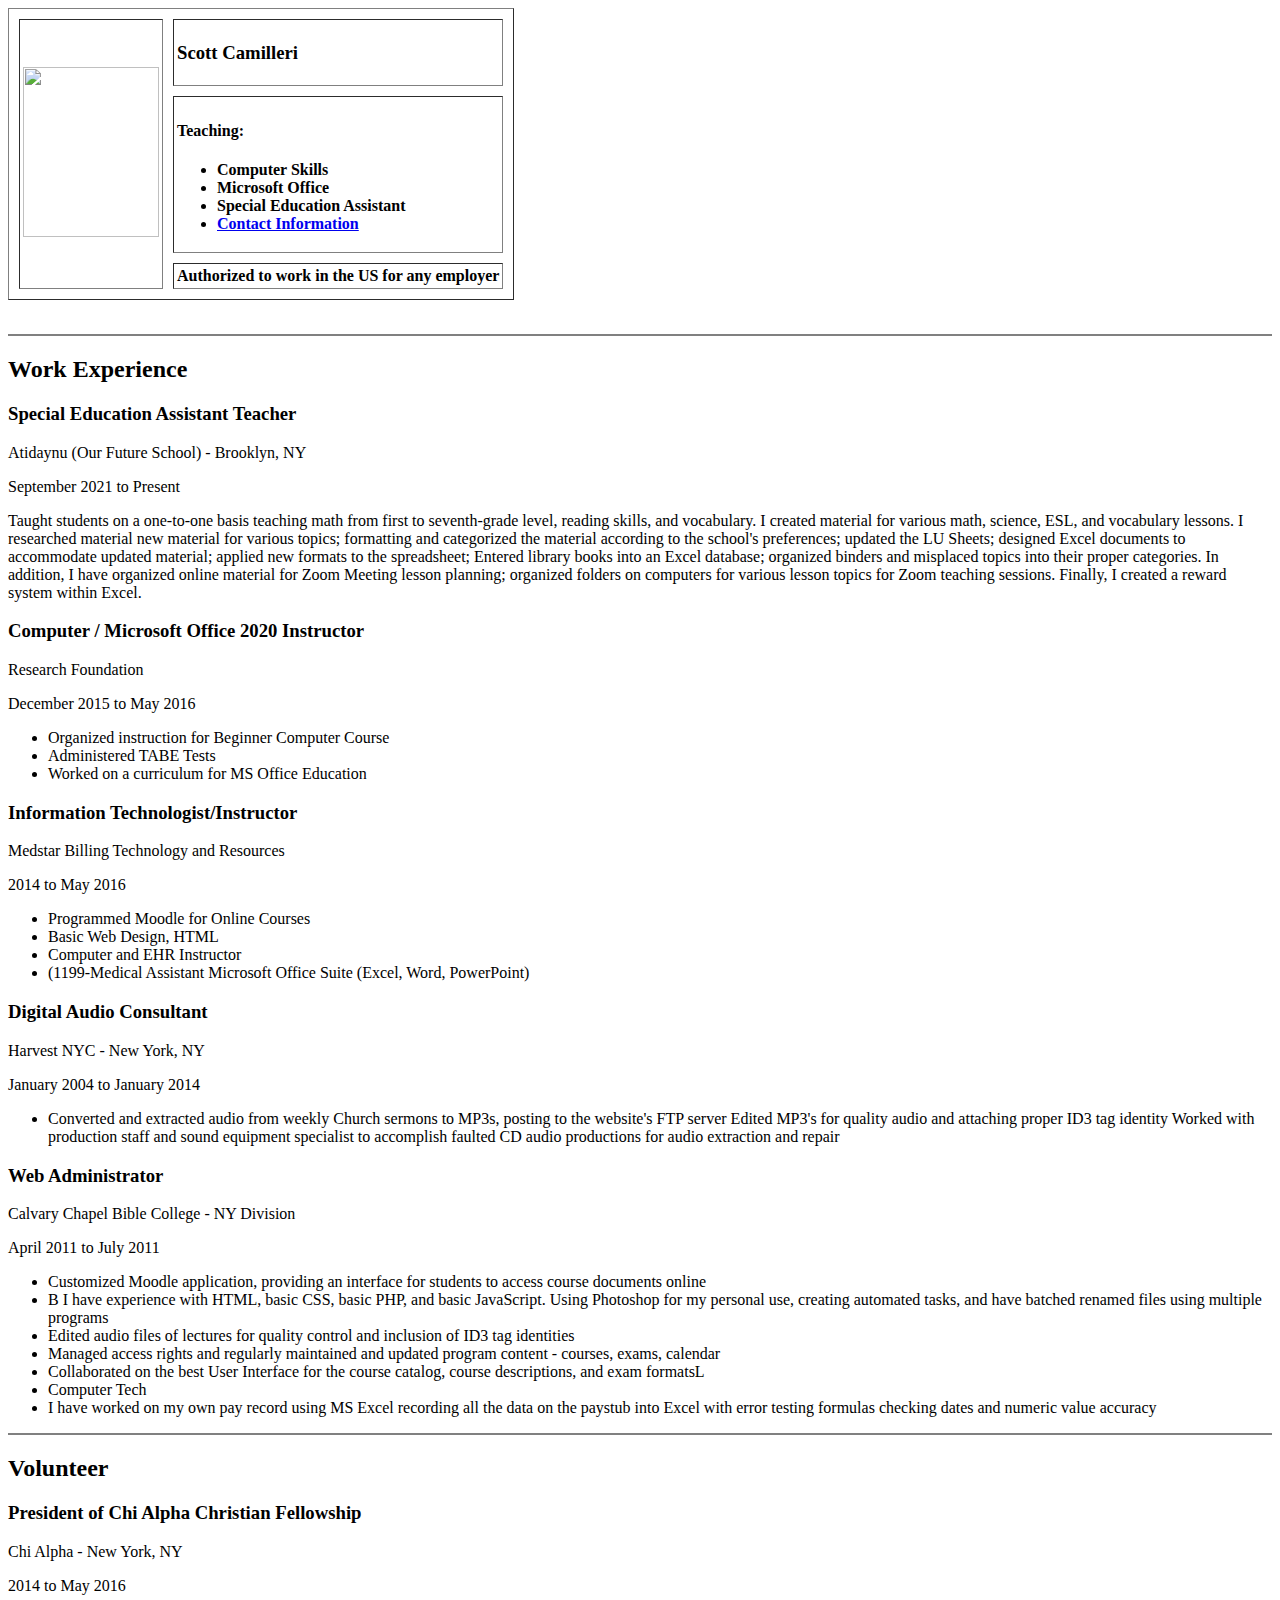
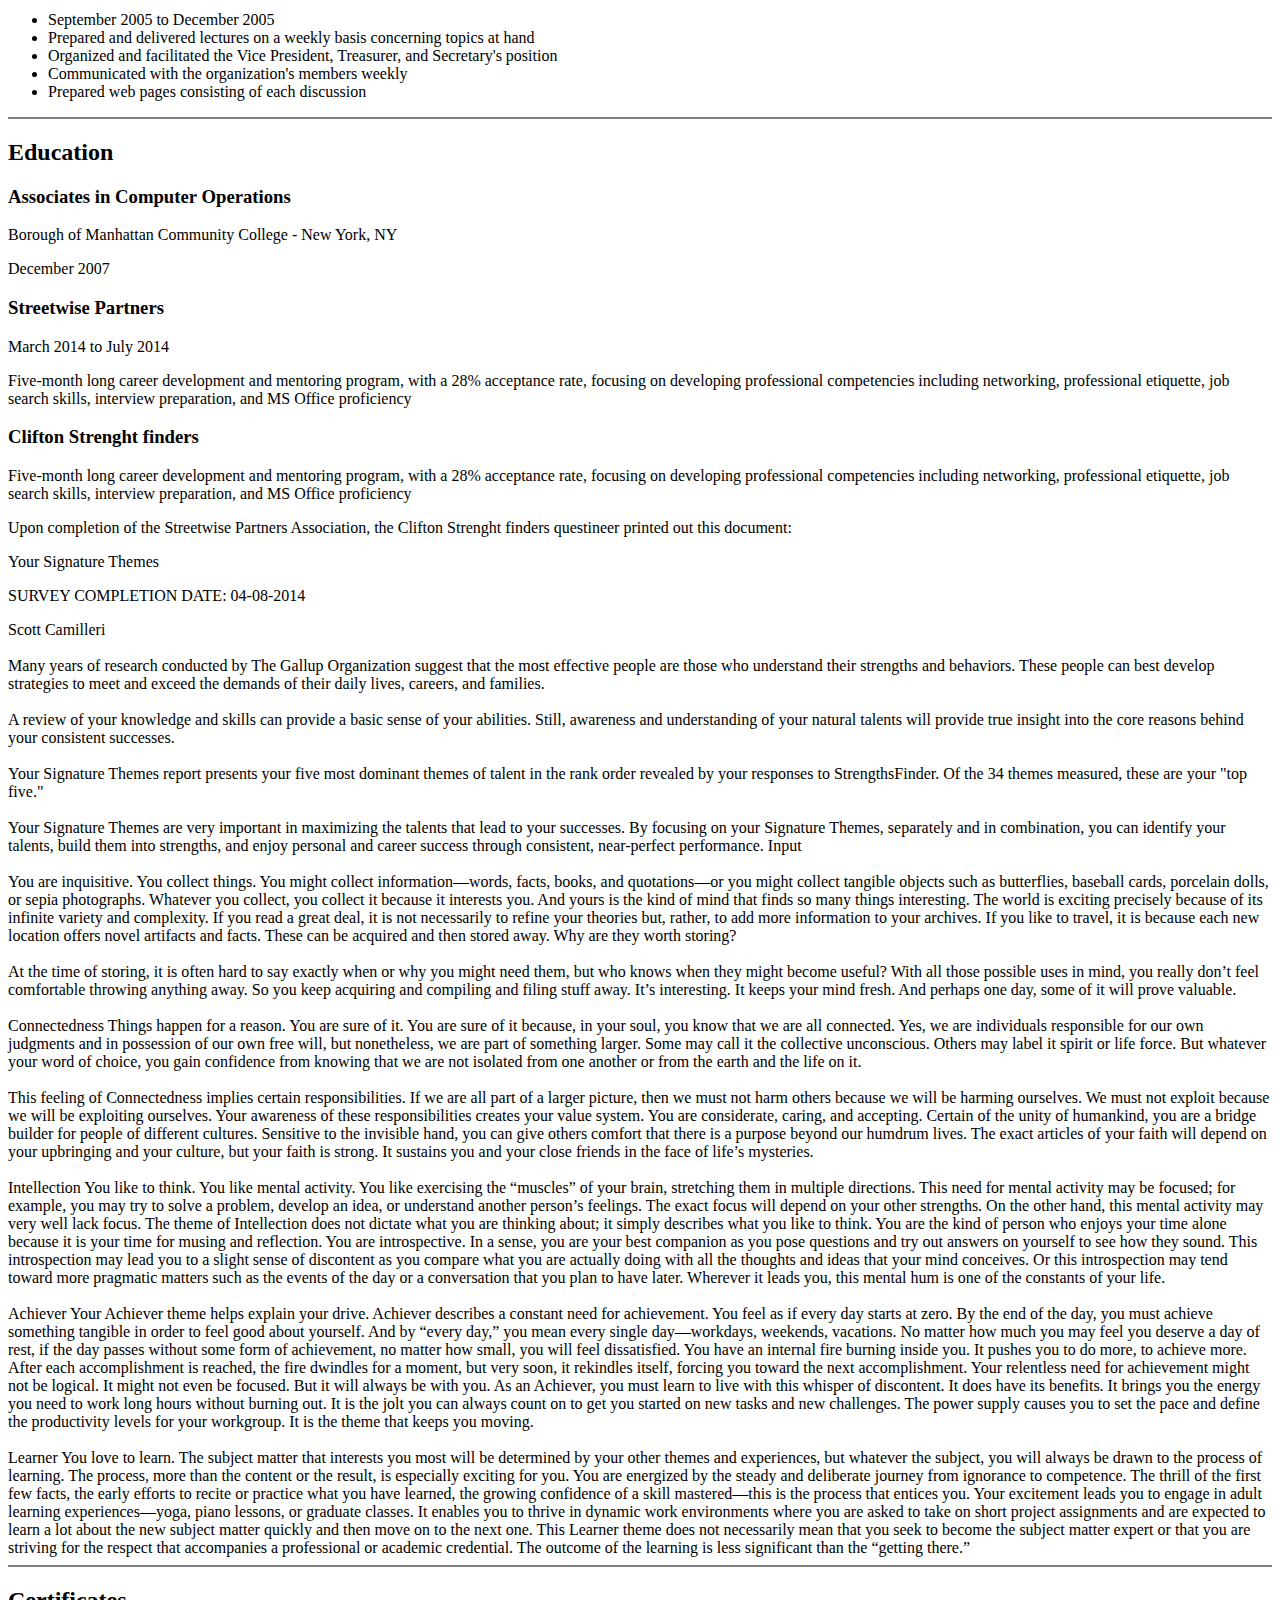
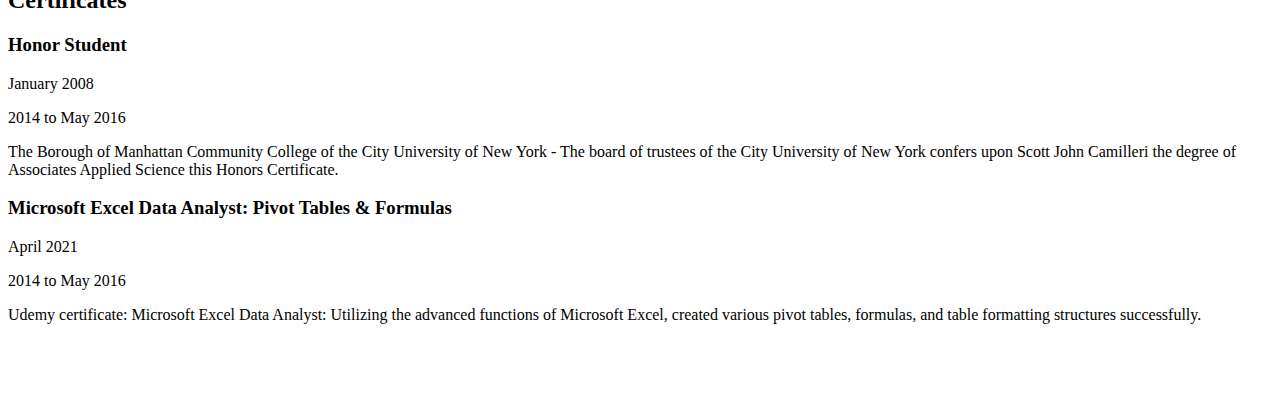
==== index.html @ d90bb652 "Add files via upload" ====
<!DOCTYPE html>
<html lang="en" dir="ltr">

<head>
  <meta charset="utf-8">
  <title>Scott Camilleri | Resume</title>
</head>

<body>
    <table cellspacing="10" cellpadding="3" border="1">
  <tr>
    <td rowspan="3"><img src="img/ScottCamilleri.jpg" width="136" height="170"></td>
    <td>
      <h3>Scott Camilleri</h3>
    </td>
  </tr>

  <tr>
    <td>
      <p><strong><h4>Teaching:</h4><ul><li>Computer Skills</li><li>Microsoft Office</li><li>Special Education Assistant</li><li><a href="ContactMe.html" target="_self">Contact Information</a></li>
      </ul></strong></p>
    </td>
  </tr>
  <tr><td><strong>Authorized to work in the US for any employer</strong></td></tr>
</table><br>
    <p></p>
    <hr size="2" noshade>
    <h2>Work Experience</h2>
    <div>
      <h3>Special Education Assistant Teacher</h3>
      <p>Atidaynu (Our Future School) - Brooklyn, NY</p>
      <p>September 2021 to Present</p>
      <article class="">
        Taught students on a one-to-one basis teaching math from first to seventh-grade level, reading skills, and vocabulary. I created material for various math, science, ESL, and vocabulary lessons. I researched material new material for various topics; formatting and categorized the material according to the school's preferences; updated the LU Sheets; designed Excel documents to accommodate updated material; applied new formats to the spreadsheet; Entered library books into an
        Excel database; organized binders and misplaced topics into their proper categories. In addition, I have organized online material for Zoom Meeting lesson planning; organized folders on computers for various lesson topics for Zoom teaching sessions. Finally, I created a reward system within Excel.
      </article>
      <article class="">
        <h3>Computer / Microsoft Office 2020 Instructor</h3>
        <p>Research Foundation</p>
        <p>December 2015 to May 2016</p>
        <ul>
          <li>Organized instruction for Beginner Computer Course</li>
          <li>Administered TABE Tests</li>
          <li>Worked on a curriculum for MS Office Education</li>
        </ul>
      </article>
      <article class="">
        <h3>Information Technologist/Instructor</h3>
        <p>Medstar Billing Technology and Resources</p>
        <p>2014 to May 2016</p>
        <ul>
          <li>Programmed Moodle for Online Courses</li>
          <li>Basic Web Design, HTML</li>
          <li>Computer and EHR Instructor</li>
          <li>(1199-Medical Assistant Microsoft Office Suite (Excel, Word, PowerPoint)</li>
        </ul>
      </article>
      <article class="">
        <h3>Digital Audio Consultant</h3>
        <p>Harvest NYC - New York, NY</p>
        <p>January 2004 to January 2014</p>
        <ul>
          <li>Converted and extracted audio from weekly Church sermons to MP3s, posting to the website's FTP server
            Edited MP3's for quality audio and attaching proper ID3 tag identity
            Worked with production staff and sound equipment specialist to accomplish faulted CD audio productions for audio extraction and repair</li>
        </ul>
      </article>
      <article class="">
        <h3>Web Administrator</h3>
        <p>Calvary Chapel Bible College - NY Division</p>
        <p> April 2011 to July 2011</p>
        <ul>
          <li>Customized Moodle application, providing an interface for students to access course documents online</li>
          <li>B I have experience with HTML, basic CSS, basic PHP, and basic JavaScript. Using Photoshop for my personal use, creating automated tasks, and have batched renamed files using multiple programs</li>
          <li>Edited audio files of lectures for quality control and inclusion of ID3 tag identities</li>
          <li>Managed access rights and regularly maintained and updated program content - courses, exams, calendar</li>
          <li>Collaborated on the best User Interface for the course catalog, course descriptions, and exam formatsL</li>
          <li>Computer Tech</li>
          <li> I have worked on my own pay record using MS Excel recording all the data on the paystub into Excel with error testing formulas checking dates and numeric value accuracy</li>
        </ul>
      </article>
          <hr size="2" noshade>
      <h2>Volunteer</h2>
      <article class="">
        <h3>President of Chi Alpha Christian Fellowship</h3>
        <p>Chi Alpha - New York, NY</p>
        <p>2014 to May 2016</p>
        <ul>
          <li>September 2005 to December 2005</li>
          <li>Prepared and delivered lectures on a weekly basis concerning topics at hand</li>
          <li>Organized and facilitated the Vice President, Treasurer, and Secretary's position</li>
          <li>Communicated with the organization's members weekly</li>
          <li>Prepared web pages consisting of each discussion</li>
        </ul>
      </article>
          <hr size="2" noshade>
      <h2>Education</h2>
      <article class="">
        <h3>Associates in Computer Operations</h3>
        <p>Borough of Manhattan Community College - New York, NY</p>
        <p>December 2007</p>
      </article>
      <article class="">
        <h3>Streetwise Partners</h3>

        <p>March 2014 to July 2014</p>
        <p>Five-month long career development and mentoring program, with a 28%
          acceptance rate, focusing on developing professional competencies including
          networking, professional etiquette, job search skills, interview preparation, and
          MS Office proficiency</p>

        <h3>Clifton Strenght finders</h3>
        <p>Five-month long career development and mentoring program, with a 28%
          acceptance rate, focusing on developing professional competencies including
          networking, professional etiquette, job search skills, interview preparation, and
          MS Office proficiency</p>

        Upon completion of the Streetwise Partners Association, the Clifton Strenght finders
        questineer printed out this document:

        <div>
          <p>Your Signature Themes</p>
          <p>SURVEY COMPLETION DATE: 04-08-2014</p>
            Scott Camilleri
            <br><br>
            Many years of research conducted by The Gallup Organization suggest that the most effective people are those who understand their strengths and behaviors. These people can best develop strategies to meet and exceed the demands of their
            daily lives, careers, and families.
            <br><br>
            A review of your knowledge and skills can provide a basic sense of your abilities. Still, awareness and understanding of your natural talents will provide true insight into the core reasons behind your consistent successes.
            <br><br>
            Your Signature Themes report presents your five most dominant themes of talent in the rank order revealed by your responses to StrengthsFinder. Of the 34 themes measured, these are your "top five."
            <br><br>
            Your Signature Themes are very important in maximizing the talents that lead to your successes. By focusing on your Signature Themes, separately and in combination, you can identify your talents, build them into strengths, and enjoy
            personal and career success through consistent, near-perfect performance.
            Input
            <br><br>
            You are inquisitive. You collect things. You might collect information—words, facts, books, and quotations—or you might collect tangible objects such as butterflies, baseball cards, porcelain dolls, or sepia photographs. Whatever you
            collect, you collect it because it interests you. And yours is the kind of mind that finds so many things interesting. The world is exciting precisely because of its infinite variety and complexity. If you read a great deal, it is not
            necessarily to refine your theories but, rather, to add more information to your archives. If you like to travel, it is because each new location offers novel artifacts and facts. These can be acquired and then stored away. Why are they
            worth storing?
            <br><br>
            At the time of storing, it is often hard to say exactly when or why you might need them, but who knows when they might become useful? With all those possible uses in mind, you really don’t feel comfortable throwing anything away. So you
            keep acquiring and compiling and filing stuff away. It’s interesting. It keeps your mind fresh. And perhaps one day, some of it will prove valuable.
            <br><br>
            Connectedness
            Things happen for a reason. You are sure of it. You are sure of it because, in your soul, you know that we are all connected. Yes, we are individuals responsible for our own judgments and in possession of our own free will, but
            nonetheless, we are part of something larger. Some may call it the collective unconscious. Others may label it spirit or life force. But whatever your word of choice, you gain confidence from knowing that we are not isolated from one
            another or from the earth and the life on it.
            <br><br>
            This feeling of Connectedness implies certain responsibilities. If we are all part of a larger picture, then we must not harm others because we will be harming ourselves. We must not exploit because we will be exploiting ourselves. Your
            awareness of these responsibilities creates your value system. You are considerate, caring, and accepting. Certain of the unity of humankind, you are a bridge builder for people of different cultures. Sensitive to the invisible hand, you
            can give others comfort that there is a purpose beyond our humdrum lives. The exact articles of your faith will depend on your upbringing and your culture, but your faith is strong. It sustains you and your close friends in the face of
            life’s mysteries.
            <br><br>
            Intellection
            You like to think. You like mental activity. You like exercising the “muscles” of your brain, stretching them in multiple directions. This need for mental activity may be focused; for example, you may try to solve a problem, develop an
            idea, or understand another person’s feelings. The exact focus will depend on your other strengths. On the other hand, this mental activity may very well lack focus. The theme of Intellection does not dictate what you are thinking about;
            it simply describes what you like to think. You are the kind of person who enjoys your time alone because it is your time for musing and reflection. You are introspective. In a sense, you are your best companion as you pose questions and
            try out answers on yourself to see how they sound. This introspection may lead you to a slight sense of discontent as you compare what you are actually doing with all the thoughts and ideas that your mind conceives. Or this introspection
            may tend toward more pragmatic matters such as the events of the day or a conversation that you plan to have later. Wherever it leads you, this mental hum is one of the constants of your life.
            <br><br>
            Achiever
            Your Achiever theme helps explain your drive. Achiever describes a constant need for achievement. You feel as if every day starts at zero. By the end of the day, you must achieve something tangible in order to feel good about yourself.
            And by “every day,” you mean every single day—workdays, weekends, vacations. No matter how much you may feel you deserve a day of rest, if the day passes without some form of achievement, no matter how small, you will feel dissatisfied.
            You have an internal fire burning inside you. It pushes you to do more, to achieve more. After each accomplishment is reached, the fire dwindles for a moment, but very soon, it rekindles itself, forcing you toward the next accomplishment.
            Your relentless need for achievement might not be logical. It might not even be focused. But it will always be with you. As an Achiever, you must learn to live with this whisper of discontent. It does have its benefits. It brings you the
            energy you need to work long hours without burning out. It is the jolt you can always count on to get you started on new tasks and new challenges. The power supply causes you to set the pace and define the productivity levels for your
            workgroup. It is the theme that keeps you moving.
            <br><br>
            Learner
            You love to learn. The subject matter that interests you most will be determined by your other themes and experiences, but whatever the subject, you will always be drawn to the process of learning. The process, more than the content or
            the result, is especially exciting for you. You are energized by the steady and deliberate journey from ignorance to competence. The thrill of the first few facts, the early efforts to recite or practice what you have learned, the growing
            confidence of a skill mastered—this is the process that entices you. Your excitement leads you to engage in adult learning experiences—yoga, piano lessons, or graduate classes. It enables you to thrive in dynamic work environments where
            you are asked to take on short project assignments and are expected to learn a lot about the new subject matter quickly and then move on to the next one. This Learner theme does not necessarily mean that you seek to become the subject
            matter expert or that you are striving for the respect that accompanies a professional or academic credential. The outcome of the learning is less significant than the “getting there.”
        </div>
      </article>
      <article class="">
            <hr size="2" noshade>
        <h2>Certificates</h2>
        <h3>Honor Student</h3>
        <p>January 2008</p>
        <p>2014 to May 2016</p>
        <p>The Borough of Manhattan Community College of the City University of New York - The board of trustees of the City University of New York confers upon Scott John Camilleri the degree of Associates Applied Science this Honors Certificate.
        </p>

        <h3>Microsoft Excel Data Analyst: Pivot Tables & Formulas</h3>
        <p>April 2021</p>
        <p>2014 to May 2016</p>
        <p>Udemy certificate: Microsoft Excel Data Analyst: Utilizing the advanced functions of Microsoft Excel, created various pivot tables, formulas, and table formatting structures successfully.</p>
      </article>
    </div>
</body>
<br><br><br><br>
</html>
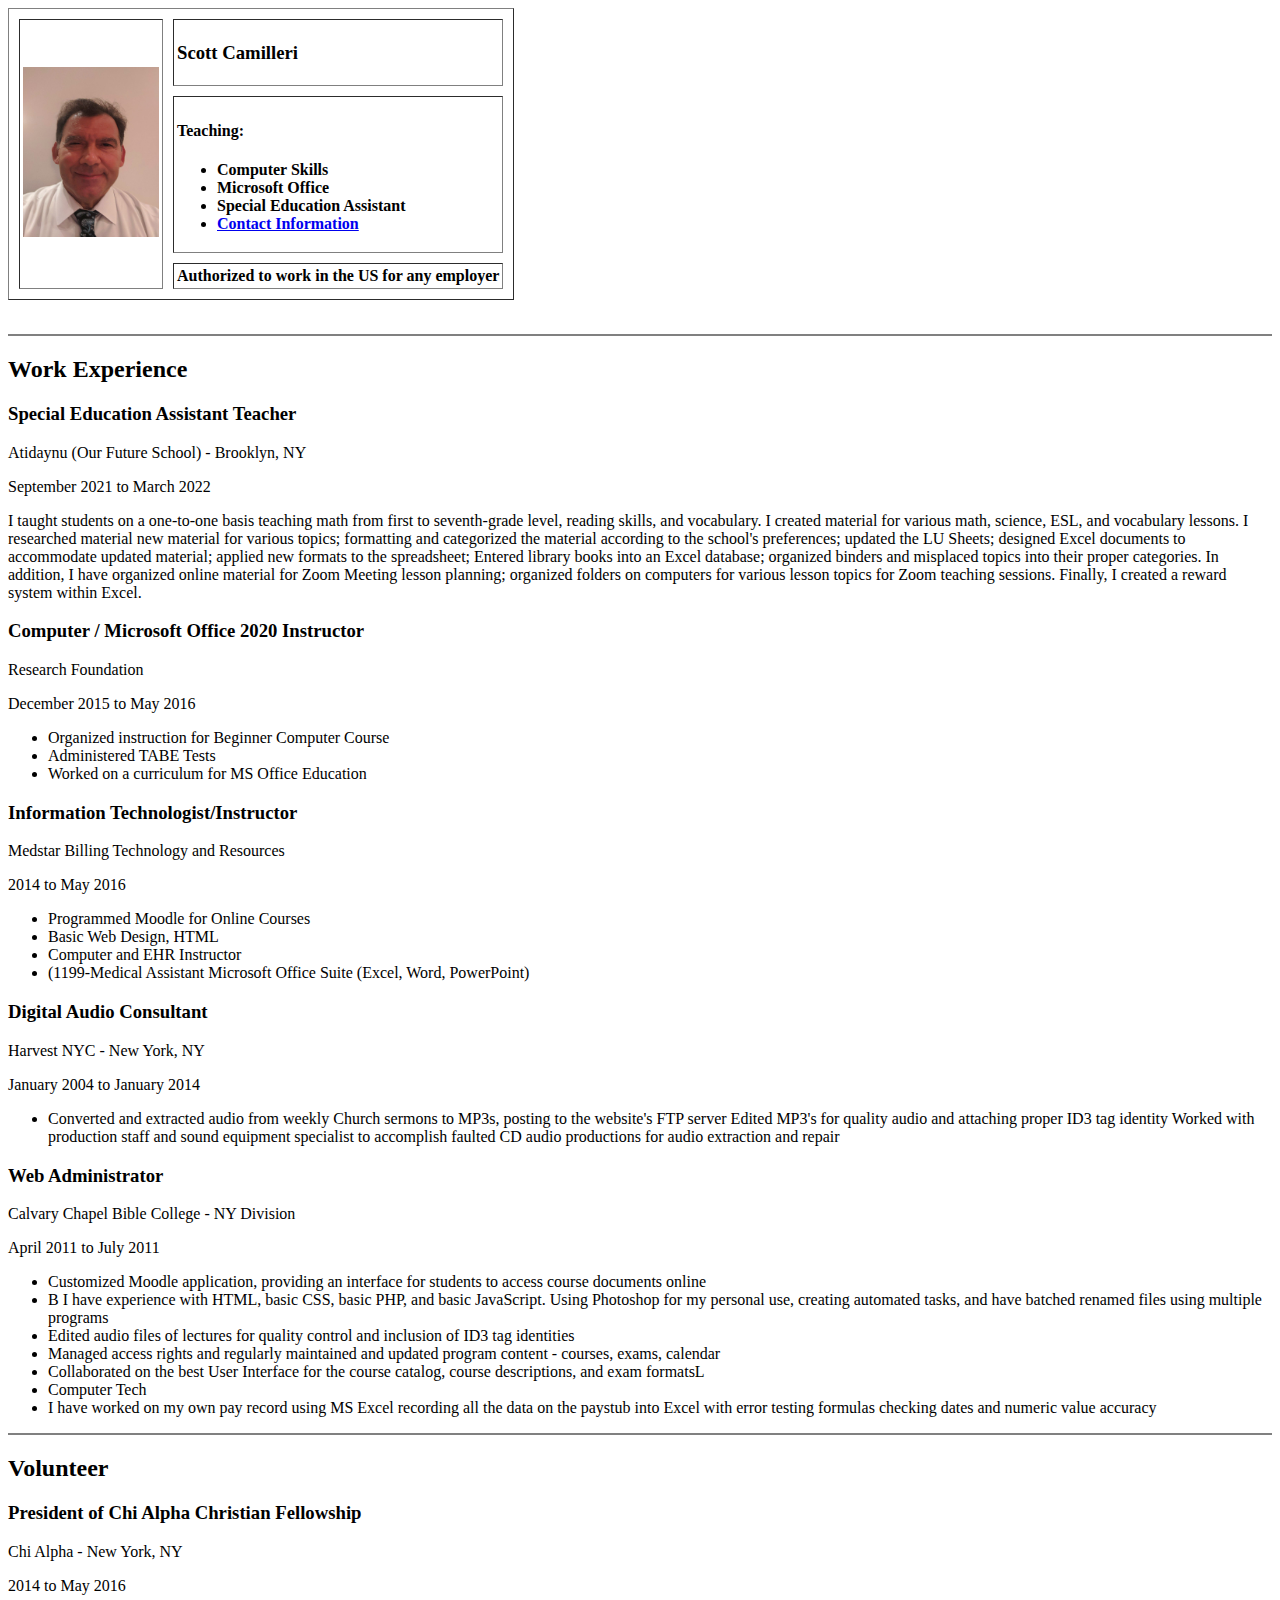
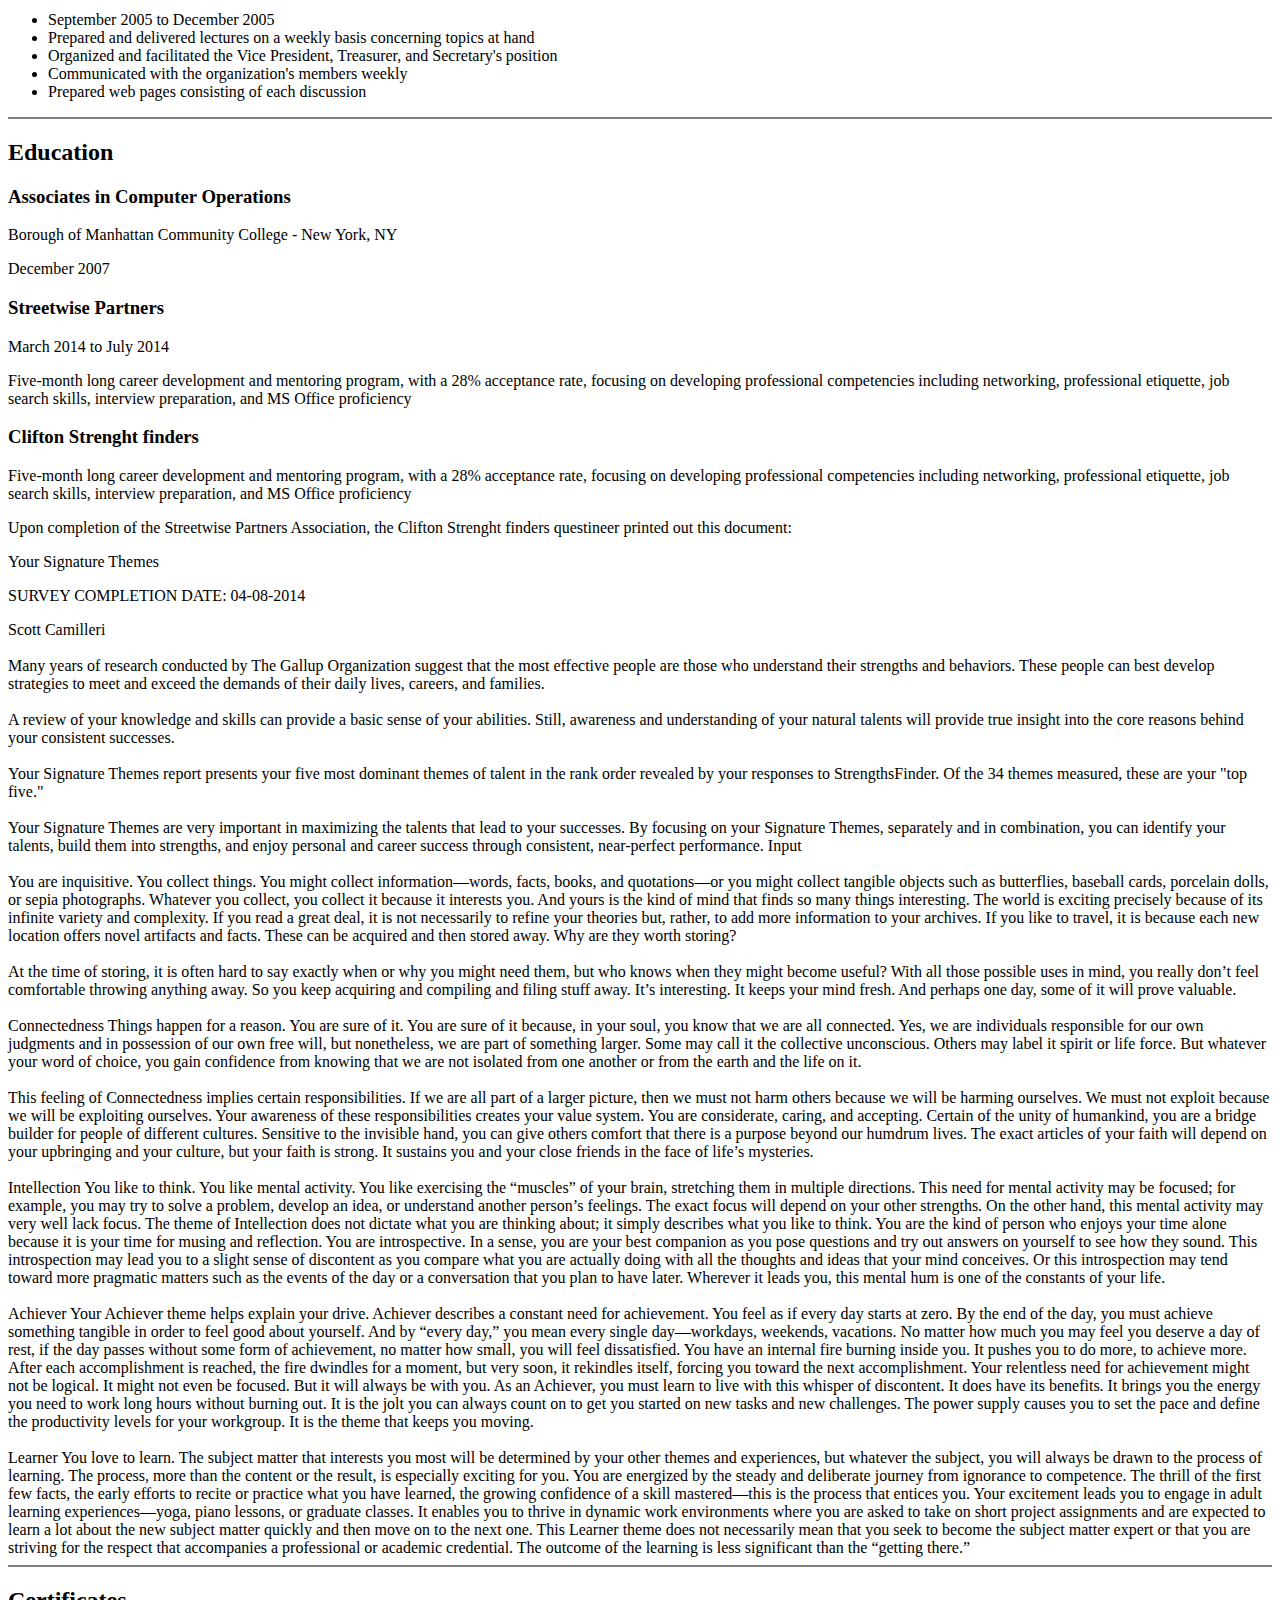
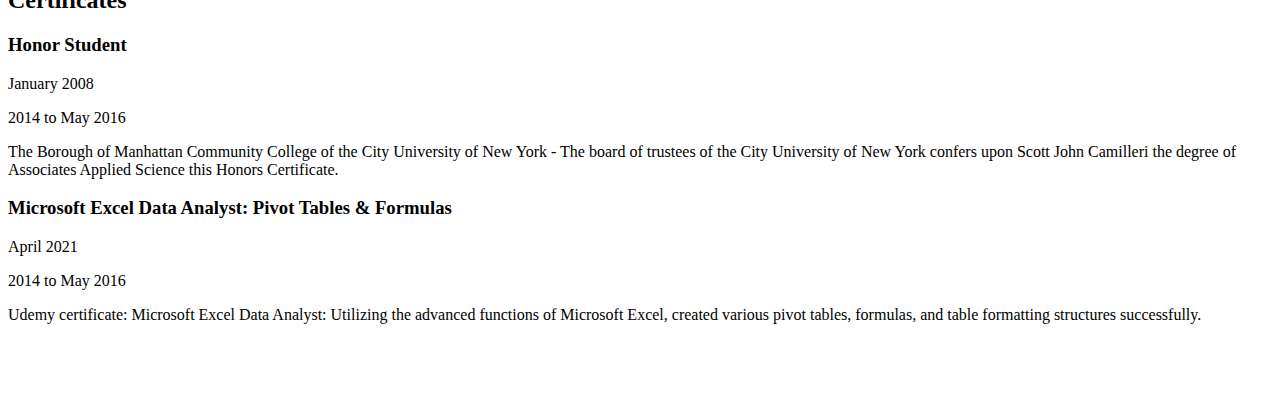
==== commit f2df3686: "Add files via upload" ====
--- a/index.html
+++ b/index.html
@@ -17,7 +17,7 @@
 
   <tr>
     <td>
-      <p><strong><h4>Teaching:</h4><ul><li>Computer Skills</li><li>Microsoft Office</li><li>Special Education Assistant</li><li><a href="ContactMe.html" target="_self">Contact Information</a></li>
+      <p><strong><h4>Teaching:</h4><ul><li>Computer Skills</li><li>Microsoft Office</li><li>Special Education Assistant</li><li><a href="ContactMe.html">Contact Information</a></li>
       </ul></strong></p>
     </td>
   </tr>
@@ -29,9 +29,9 @@
     <div>
       <h3>Special Education Assistant Teacher</h3>
       <p>Atidaynu (Our Future School) - Brooklyn, NY</p>
-      <p>September 2021 to Present</p>
+      <p>September 2021 to March 2022</p>
       <article class="">
-        Taught students on a one-to-one basis teaching math from first to seventh-grade level, reading skills, and vocabulary. I created material for various math, science, ESL, and vocabulary lessons. I researched material new material for various topics; formatting and categorized the material according to the school's preferences; updated the LU Sheets; designed Excel documents to accommodate updated material; applied new formats to the spreadsheet; Entered library books into an
+        I taught students on a one-to-one basis teaching math from first to seventh-grade level, reading skills, and vocabulary. I created material for various math, science, ESL, and vocabulary lessons. I researched material new material for various topics; formatting and categorized the material according to the school's preferences; updated the LU Sheets; designed Excel documents to accommodate updated material; applied new formats to the spreadsheet; Entered library books into an
         Excel database; organized binders and misplaced topics into their proper categories. In addition, I have organized online material for Zoom Meeting lesson planning; organized folders on computers for various lesson topics for Zoom teaching sessions. Finally, I created a reward system within Excel.
       </article>
       <article class="">
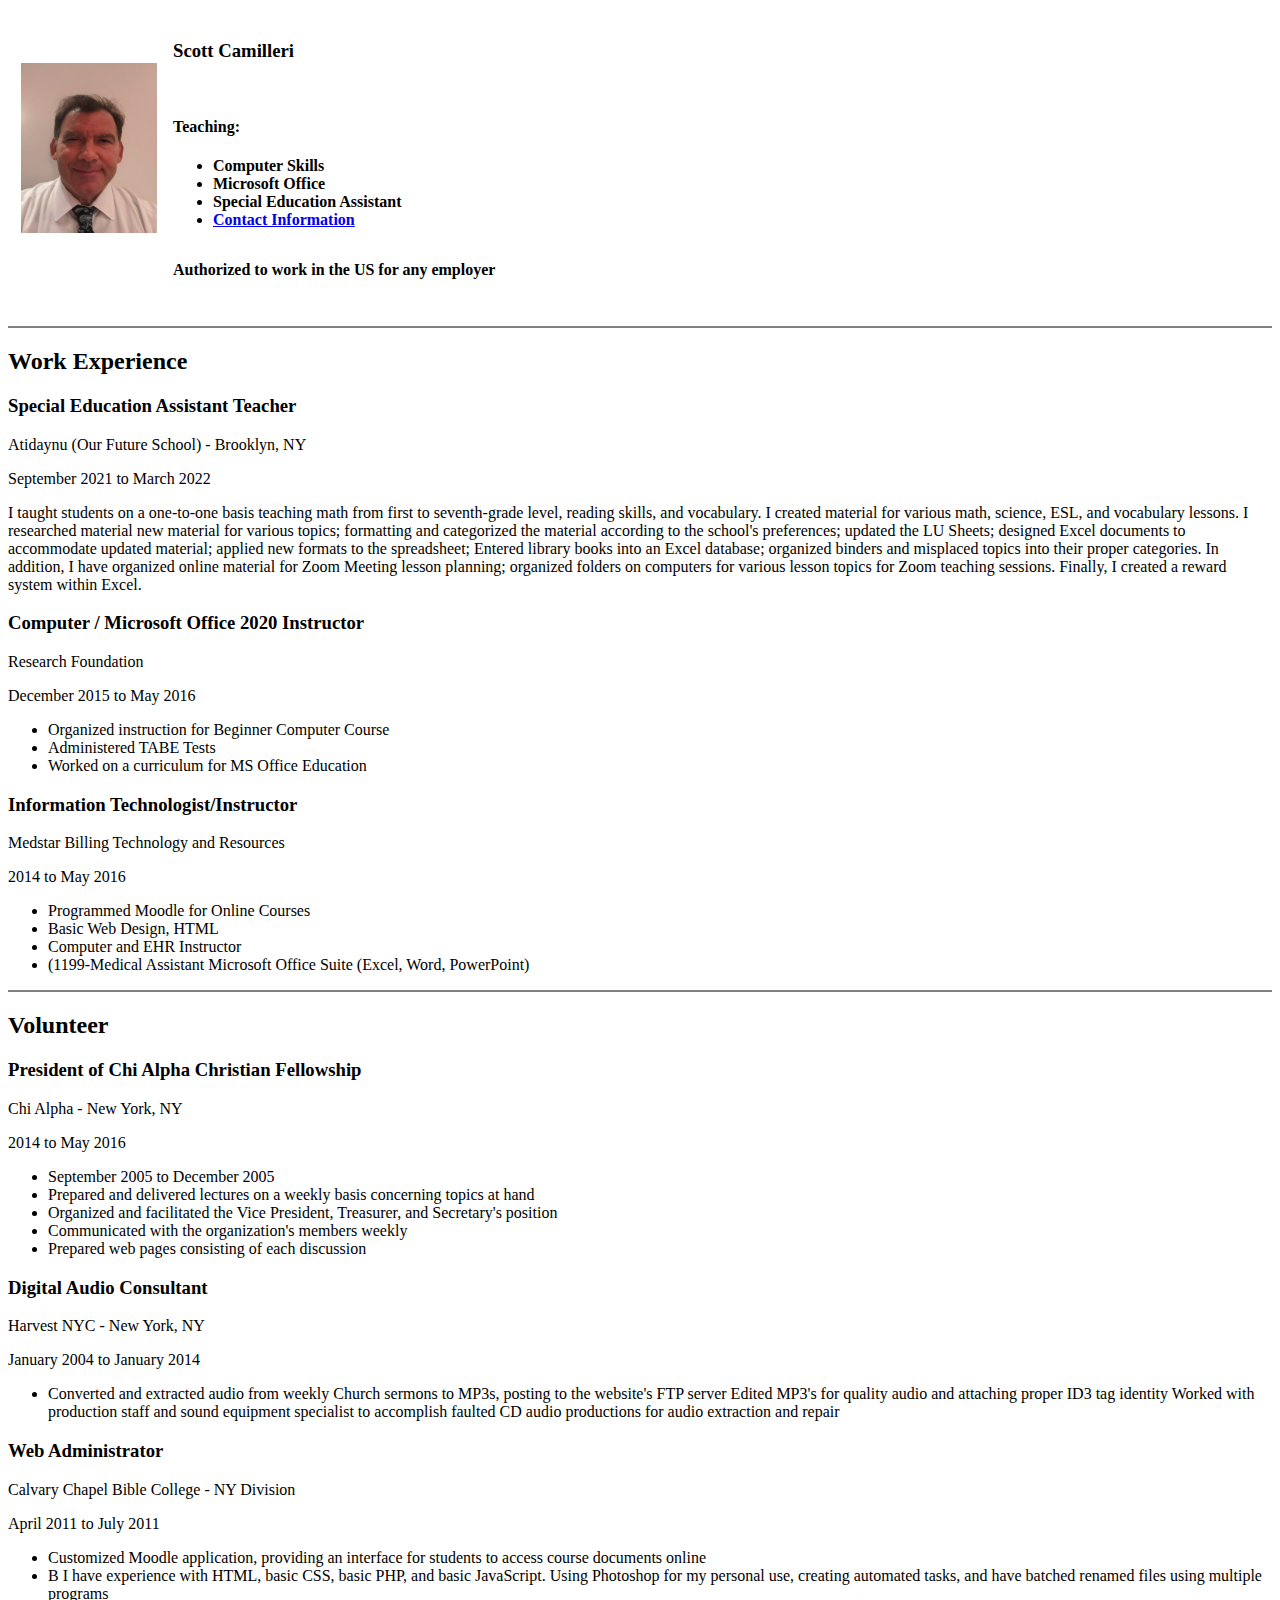
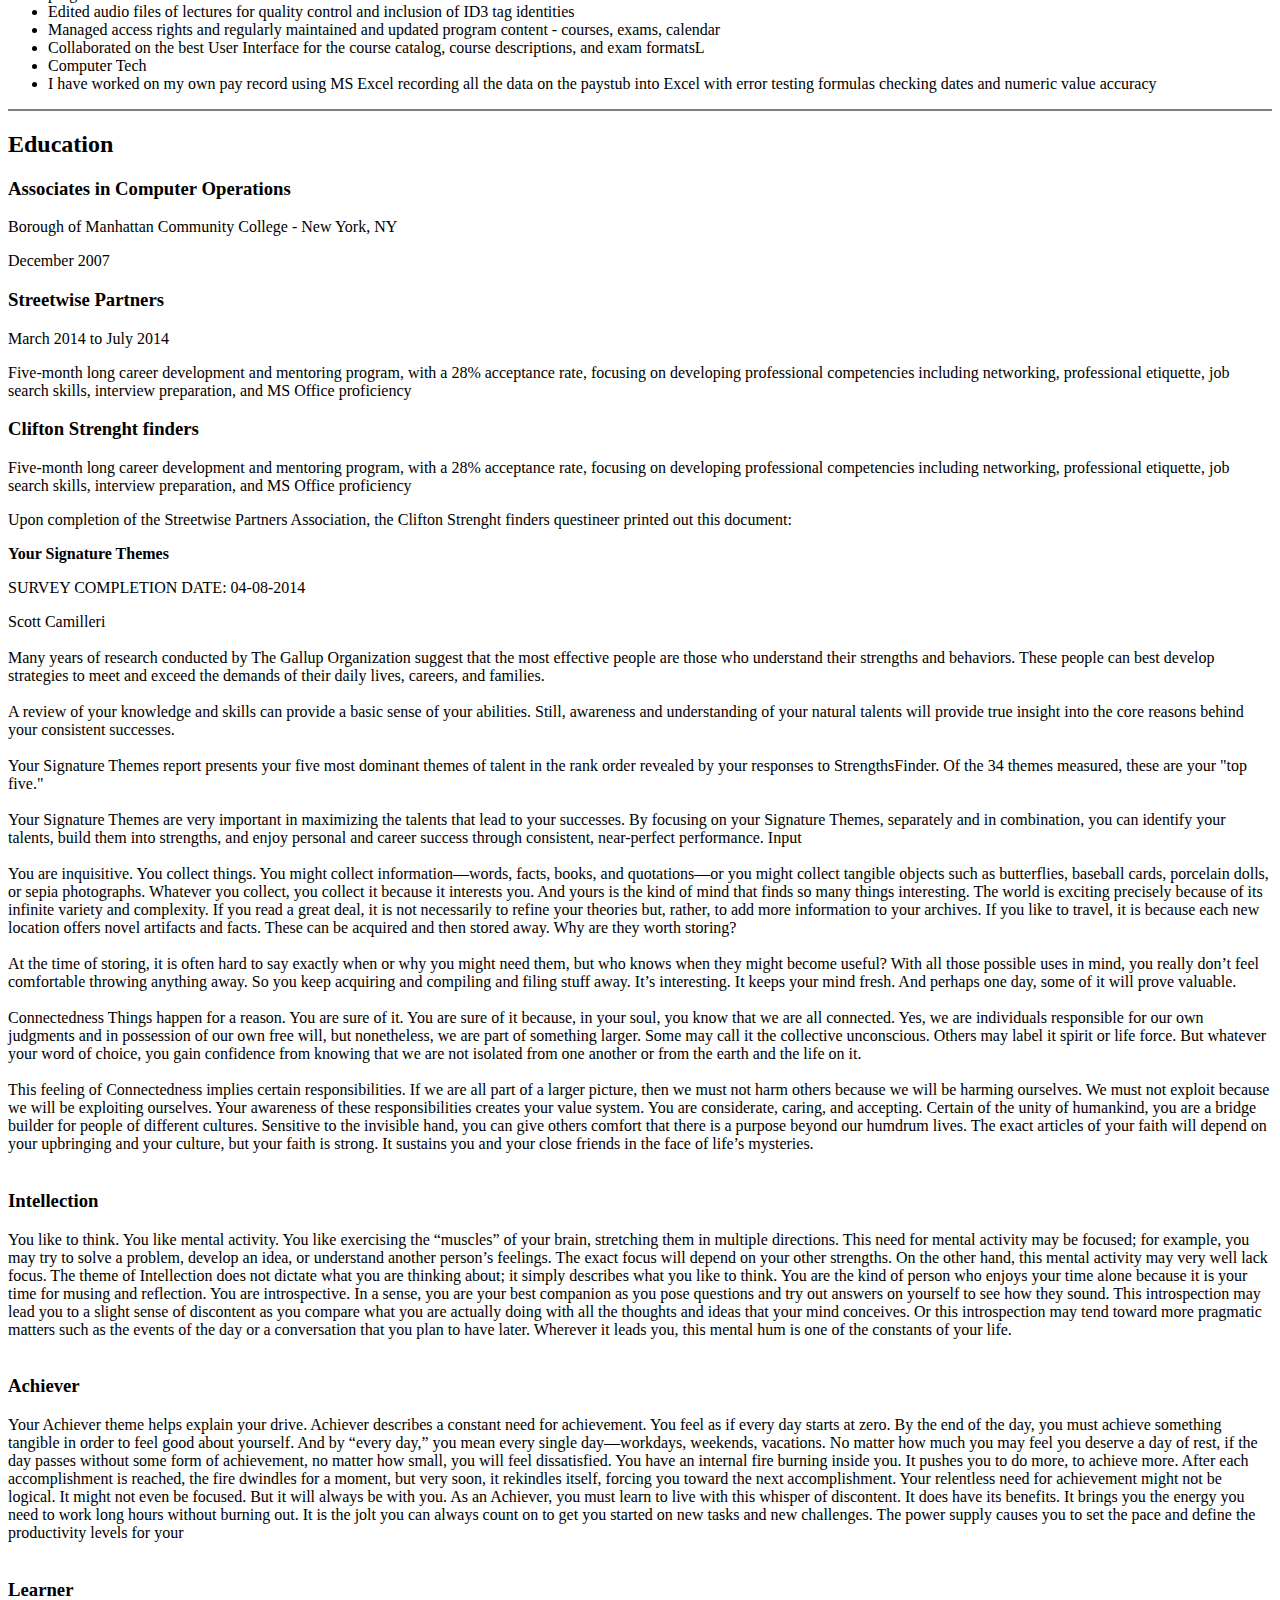
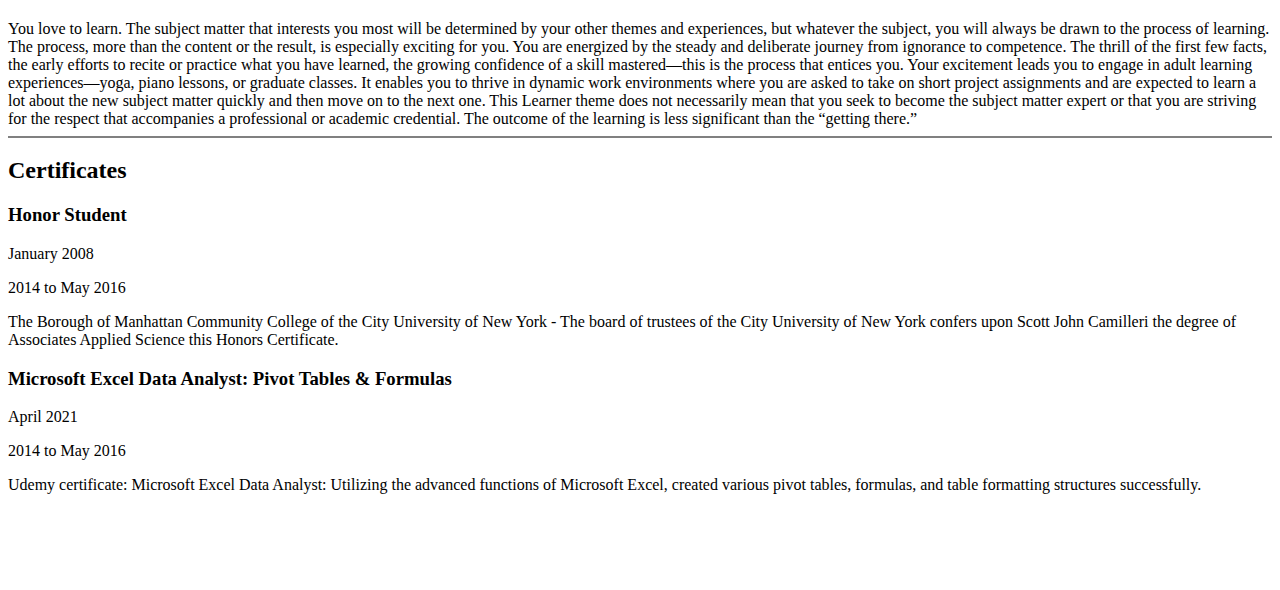
==== commit 842f3fe5: "Add files via upload" ====
--- a/index.html
+++ b/index.html
@@ -7,54 +7,78 @@
 </head>
 
 <body>
-    <table cellspacing="10" cellpadding="3" border="1">
-  <tr>
-    <td rowspan="3"><img src="img/ScottCamilleri.jpg" width="136" height="170"></td>
-    <td>
-      <h3>Scott Camilleri</h3>
-    </td>
-  </tr>
+  <table cellspacing="10" cellpadding="3" border="0">
+    <tr>
+      <td rowspan="3"><img src="img/ScottCamilleri.jpg" width="136" height="170"></td>
+      <td>
+        <h3>Scott Camilleri</h3>
+      </td>
+    </tr>
 
-  <tr>
-    <td>
-      <p><strong><h4>Teaching:</h4><ul><li>Computer Skills</li><li>Microsoft Office</li><li>Special Education Assistant</li><li><a href="ContactMe.html">Contact Information</a></li>
-      </ul></strong></p>
-    </td>
-  </tr>
-  <tr><td><strong>Authorized to work in the US for any employer</strong></td></tr>
-</table><br>
-    <p></p>
+    <tr>
+      <td>
+        <p><strong>
+            <h4>Teaching:</h4>
+            <ul>
+              <li>Computer Skills</li>
+              <li>Microsoft Office</li>
+              <li>Special Education Assistant</li>
+              <li><a href="ContactMe.html">Contact Information</a></li>
+            </ul>
+          </strong></p>
+      </td>
+    </tr>
+    <tr>
+      <td><strong>Authorized to work in the US for any employer</strong></td>
+    </tr>
+  </table><br>
+  <p></p>
+  <hr size="2" noshade>
+  <h2>Work Experience</h2>
+  <div>
+    <h3>Special Education Assistant Teacher</h3>
+    <p>Atidaynu (Our Future School) - Brooklyn, NY</p>
+    <p>September 2021 to March 2022</p>
+    <article class="">
+      I taught students on a one-to-one basis teaching math from first to seventh-grade level, reading skills, and vocabulary. I created material for various math, science, ESL, and vocabulary lessons. I researched material new material for various
+      topics; formatting and categorized the material according to the school's preferences; updated the LU Sheets; designed Excel documents to accommodate updated material; applied new formats to the spreadsheet; Entered library books into an
+      Excel database; organized binders and misplaced topics into their proper categories. In addition, I have organized online material for Zoom Meeting lesson planning; organized folders on computers for various lesson topics for Zoom teaching
+      sessions. Finally, I created a reward system within Excel.
+    </article>
+    <article class="">
+      <h3>Computer / Microsoft Office 2020 Instructor</h3>
+      <p>Research Foundation</p>
+      <p>December 2015 to May 2016</p>
+      <ul>
+        <li>Organized instruction for Beginner Computer Course</li>
+        <li>Administered TABE Tests</li>
+        <li>Worked on a curriculum for MS Office Education</li>
+      </ul>
+    </article>
+    <article class="">
+      <h3>Information Technologist/Instructor</h3>
+      <p>Medstar Billing Technology and Resources</p>
+      <p>2014 to May 2016</p>
+      <ul>
+        <li>Programmed Moodle for Online Courses</li>
+        <li>Basic Web Design, HTML</li>
+        <li>Computer and EHR Instructor</li>
+        <li>(1199-Medical Assistant Microsoft Office Suite (Excel, Word, PowerPoint)</li>
+      </ul>
+    </article>
     <hr size="2" noshade>
-    <h2>Work Experience</h2>
-    <div>
-      <h3>Special Education Assistant Teacher</h3>
-      <p>Atidaynu (Our Future School) - Brooklyn, NY</p>
-      <p>September 2021 to March 2022</p>
-      <article class="">
-        I taught students on a one-to-one basis teaching math from first to seventh-grade level, reading skills, and vocabulary. I created material for various math, science, ESL, and vocabulary lessons. I researched material new material for various topics; formatting and categorized the material according to the school's preferences; updated the LU Sheets; designed Excel documents to accommodate updated material; applied new formats to the spreadsheet; Entered library books into an
-        Excel database; organized binders and misplaced topics into their proper categories. In addition, I have organized online material for Zoom Meeting lesson planning; organized folders on computers for various lesson topics for Zoom teaching sessions. Finally, I created a reward system within Excel.
-      </article>
-      <article class="">
-        <h3>Computer / Microsoft Office 2020 Instructor</h3>
-        <p>Research Foundation</p>
-        <p>December 2015 to May 2016</p>
-        <ul>
-          <li>Organized instruction for Beginner Computer Course</li>
-          <li>Administered TABE Tests</li>
-          <li>Worked on a curriculum for MS Office Education</li>
-        </ul>
-      </article>
-      <article class="">
-        <h3>Information Technologist/Instructor</h3>
-        <p>Medstar Billing Technology and Resources</p>
-        <p>2014 to May 2016</p>
-        <ul>
-          <li>Programmed Moodle for Online Courses</li>
-          <li>Basic Web Design, HTML</li>
-          <li>Computer and EHR Instructor</li>
-          <li>(1199-Medical Assistant Microsoft Office Suite (Excel, Word, PowerPoint)</li>
-        </ul>
-      </article>
+    <h2>Volunteer</h2>
+    <article class="">
+      <h3>President of Chi Alpha Christian Fellowship</h3>
+      <p>Chi Alpha - New York, NY</p>
+      <p>2014 to May 2016</p>
+      <ul>
+        <li>September 2005 to December 2005</li>
+        <li>Prepared and delivered lectures on a weekly basis concerning topics at hand</li>
+        <li>Organized and facilitated the Vice President, Treasurer, and Secretary's position</li>
+        <li>Communicated with the organization's members weekly</li>
+        <li>Prepared web pages consisting of each discussion</li>
+      </ul>
       <article class="">
         <h3>Digital Audio Consultant</h3>
         <p>Harvest NYC - New York, NY</p>
@@ -79,117 +103,83 @@
           <li> I have worked on my own pay record using MS Excel recording all the data on the paystub into Excel with error testing formulas checking dates and numeric value accuracy</li>
         </ul>
       </article>
-          <hr size="2" noshade>
-      <h2>Volunteer</h2>
-      <article class="">
-        <h3>President of Chi Alpha Christian Fellowship</h3>
-        <p>Chi Alpha - New York, NY</p>
-        <p>2014 to May 2016</p>
-        <ul>
-          <li>September 2005 to December 2005</li>
-          <li>Prepared and delivered lectures on a weekly basis concerning topics at hand</li>
-          <li>Organized and facilitated the Vice President, Treasurer, and Secretary's position</li>
-          <li>Communicated with the organization's members weekly</li>
-          <li>Prepared web pages consisting of each discussion</li>
-        </ul>
-      </article>
-          <hr size="2" noshade>
-      <h2>Education</h2>
-      <article class="">
-        <h3>Associates in Computer Operations</h3>
-        <p>Borough of Manhattan Community College - New York, NY</p>
-        <p>December 2007</p>
-      </article>
-      <article class="">
-        <h3>Streetwise Partners</h3>
+    </article>
+    <hr size="2" noshade>
+    <h2>Education</h2>
+    <article class="">
+      <h3>Associates in Computer Operations</h3>
+      <p>Borough of Manhattan Community College - New York, NY</p>
+      <p>December 2007</p>
+    </article>
+    <article class="">
+      <h3>Streetwise Partners</h3>
 
-        <p>March 2014 to July 2014</p>
-        <p>Five-month long career development and mentoring program, with a 28%
-          acceptance rate, focusing on developing professional competencies including
-          networking, professional etiquette, job search skills, interview preparation, and
-          MS Office proficiency</p>
+      <p>March 2014 to July 2014</p>
+      <p>Five-month long career development and mentoring program, with a 28%
+        acceptance rate, focusing on developing professional competencies including
+        networking, professional etiquette, job search skills, interview preparation, and
+        MS Office proficiency</p>
 
-        <h3>Clifton Strenght finders</h3>
-        <p>Five-month long career development and mentoring program, with a 28%
-          acceptance rate, focusing on developing professional competencies including
-          networking, professional etiquette, job search skills, interview preparation, and
-          MS Office proficiency</p>
+      <h3>Clifton Strenght finders</h3>
+      <p>Five-month long career development and mentoring program, with a 28%
+        acceptance rate, focusing on developing professional competencies including
+        networking, professional etiquette, job search skills, interview preparation, and
+        MS Office proficiency</p>
 
-        Upon completion of the Streetwise Partners Association, the Clifton Strenght finders
-        questineer printed out this document:
+      Upon completion of the Streetwise Partners Association, the Clifton Strenght finders
+      questineer printed out this document:
 
-        <div>
-          <p>Your Signature Themes</p>
-          <p>SURVEY COMPLETION DATE: 04-08-2014</p>
-            Scott Camilleri
-            <br><br>
-            Many years of research conducted by The Gallup Organization suggest that the most effective people are those who understand their strengths and behaviors. These people can best develop strategies to meet and exceed the demands of their
-            daily lives, careers, and families.
-            <br><br>
-            A review of your knowledge and skills can provide a basic sense of your abilities. Still, awareness and understanding of your natural talents will provide true insight into the core reasons behind your consistent successes.
-            <br><br>
-            Your Signature Themes report presents your five most dominant themes of talent in the rank order revealed by your responses to StrengthsFinder. Of the 34 themes measured, these are your "top five."
-            <br><br>
-            Your Signature Themes are very important in maximizing the talents that lead to your successes. By focusing on your Signature Themes, separately and in combination, you can identify your talents, build them into strengths, and enjoy
-            personal and career success through consistent, near-perfect performance.
-            Input
-            <br><br>
-            You are inquisitive. You collect things. You might collect information—words, facts, books, and quotations—or you might collect tangible objects such as butterflies, baseball cards, porcelain dolls, or sepia photographs. Whatever you
-            collect, you collect it because it interests you. And yours is the kind of mind that finds so many things interesting. The world is exciting precisely because of its infinite variety and complexity. If you read a great deal, it is not
-            necessarily to refine your theories but, rather, to add more information to your archives. If you like to travel, it is because each new location offers novel artifacts and facts. These can be acquired and then stored away. Why are they
-            worth storing?
-            <br><br>
-            At the time of storing, it is often hard to say exactly when or why you might need them, but who knows when they might become useful? With all those possible uses in mind, you really don’t feel comfortable throwing anything away. So you
-            keep acquiring and compiling and filing stuff away. It’s interesting. It keeps your mind fresh. And perhaps one day, some of it will prove valuable.
-            <br><br>
-            Connectedness
-            Things happen for a reason. You are sure of it. You are sure of it because, in your soul, you know that we are all connected. Yes, we are individuals responsible for our own judgments and in possession of our own free will, but
-            nonetheless, we are part of something larger. Some may call it the collective unconscious. Others may label it spirit or life force. But whatever your word of choice, you gain confidence from knowing that we are not isolated from one
-            another or from the earth and the life on it.
-            <br><br>
-            This feeling of Connectedness implies certain responsibilities. If we are all part of a larger picture, then we must not harm others because we will be harming ourselves. We must not exploit because we will be exploiting ourselves. Your
-            awareness of these responsibilities creates your value system. You are considerate, caring, and accepting. Certain of the unity of humankind, you are a bridge builder for people of different cultures. Sensitive to the invisible hand, you
-            can give others comfort that there is a purpose beyond our humdrum lives. The exact articles of your faith will depend on your upbringing and your culture, but your faith is strong. It sustains you and your close friends in the face of
-            life’s mysteries.
-            <br><br>
-            Intellection
-            You like to think. You like mental activity. You like exercising the “muscles” of your brain, stretching them in multiple directions. This need for mental activity may be focused; for example, you may try to solve a problem, develop an
-            idea, or understand another person’s feelings. The exact focus will depend on your other strengths. On the other hand, this mental activity may very well lack focus. The theme of Intellection does not dictate what you are thinking about;
-            it simply describes what you like to think. You are the kind of person who enjoys your time alone because it is your time for musing and reflection. You are introspective. In a sense, you are your best companion as you pose questions and
-            try out answers on yourself to see how they sound. This introspection may lead you to a slight sense of discontent as you compare what you are actually doing with all the thoughts and ideas that your mind conceives. Or this introspection
-            may tend toward more pragmatic matters such as the events of the day or a conversation that you plan to have later. Wherever it leads you, this mental hum is one of the constants of your life.
-            <br><br>
-            Achiever
-            Your Achiever theme helps explain your drive. Achiever describes a constant need for achievement. You feel as if every day starts at zero. By the end of the day, you must achieve something tangible in order to feel good about yourself.
-            And by “every day,” you mean every single day—workdays, weekends, vacations. No matter how much you may feel you deserve a day of rest, if the day passes without some form of achievement, no matter how small, you will feel dissatisfied.
-            You have an internal fire burning inside you. It pushes you to do more, to achieve more. After each accomplishment is reached, the fire dwindles for a moment, but very soon, it rekindles itself, forcing you toward the next accomplishment.
-            Your relentless need for achievement might not be logical. It might not even be focused. But it will always be with you. As an Achiever, you must learn to live with this whisper of discontent. It does have its benefits. It brings you the
-            energy you need to work long hours without burning out. It is the jolt you can always count on to get you started on new tasks and new challenges. The power supply causes you to set the pace and define the productivity levels for your
-            workgroup. It is the theme that keeps you moving.
-            <br><br>
-            Learner
-            You love to learn. The subject matter that interests you most will be determined by your other themes and experiences, but whatever the subject, you will always be drawn to the process of learning. The process, more than the content or
-            the result, is especially exciting for you. You are energized by the steady and deliberate journey from ignorance to competence. The thrill of the first few facts, the early efforts to recite or practice what you have learned, the growing
-            confidence of a skill mastered—this is the process that entices you. Your excitement leads you to engage in adult learning experiences—yoga, piano lessons, or graduate classes. It enables you to thrive in dynamic work environments where
-            you are asked to take on short project assignments and are expected to learn a lot about the new subject matter quickly and then move on to the next one. This Learner theme does not necessarily mean that you seek to become the subject
-            matter expert or that you are striving for the respect that accompanies a professional or academic credential. The outcome of the learning is less significant than the “getting there.”
-        </div>
-      </article>
-      <article class="">
-            <hr size="2" noshade>
-        <h2>Certificates</h2>
-        <h3>Honor Student</h3>
-        <p>January 2008</p>
-        <p>2014 to May 2016</p>
-        <p>The Borough of Manhattan Community College of the City University of New York - The board of trustees of the City University of New York confers upon Scott John Camilleri the degree of Associates Applied Science this Honors Certificate.
-        </p>
+      <div>
+        <p><strong>Your Signature Themes</strong></p>
+        <p>SURVEY COMPLETION DATE: 04-08-2014</p>
+        Scott Camilleri
+        <br><br>
+        Many years of research conducted by The Gallup Organization suggest that the most effective people are those who understand their strengths and behaviors. These people can best develop strategies to meet and exceed the demands of their daily lives, careers, and families.
+        <br><br>
+        A review of your knowledge and skills can provide a basic sense of your abilities. Still, awareness and understanding of your natural talents will provide true insight into the core reasons behind your consistent successes.
+        <br><br>
+        Your Signature Themes report presents your five most dominant themes of talent in the rank order revealed by your responses to StrengthsFinder. Of the 34 themes measured, these are your "top five."
+        <br><br>
+        Your Signature Themes are very important in maximizing the talents that lead to your successes. By focusing on your Signature Themes, separately and in combination, you can identify your talents, build them into strengths, and enjoy personal and career success through consistent, near-perfect performance.
+        Input
+        <br><br>
+        You are inquisitive. You collect things. You might collect information—words, facts, books, and quotations—or you might collect tangible objects such as butterflies, baseball cards, porcelain dolls, or sepia photographs. Whatever you collect, you collect it because it interests you. And yours is the kind of mind that finds so many things interesting. The world is exciting precisely because of its infinite variety and complexity. If you read a great deal, it is not necessarily to refine your theories but, rather, to add more information to your archives. If you like to travel, it is because each new location offers novel artifacts and facts. These can be acquired and then stored away. Why are they
+        worth storing?
+        <br><br>
+        At the time of storing, it is often hard to say exactly when or why you might need them, but who knows when they might become useful? With all those possible uses in mind, you really don’t feel comfortable throwing anything away. So you keep acquiring and compiling and filing stuff away. It’s interesting. It keeps your mind fresh. And perhaps one day, some of it will prove valuable.
+        <br><br>
+        Connectedness
+        Things happen for a reason. You are sure of it. You are sure of it because, in your soul, you know that we are all connected. Yes, we are individuals responsible for our own judgments and in possession of our own free will, but
+        nonetheless, we are part of something larger. Some may call it the collective unconscious. Others may label it spirit or life force. But whatever your word of choice, you gain confidence from knowing that we are not isolated from one another or from the earth and the life on it.
+        <br><br>
+        This feeling of Connectedness implies certain responsibilities. If we are all part of a larger picture, then we must not harm others because we will be harming ourselves. We must not exploit because we will be exploiting ourselves. Your awareness of these responsibilities creates your value system. You are considerate, caring, and accepting. Certain of the unity of humankind, you are a bridge builder for people of different cultures. Sensitive to the invisible hand, you can give others comfort that there is a purpose beyond our humdrum lives. The exact articles of your faith will depend on your upbringing and your culture, but your faith is strong. It sustains you and your close friends in the face of life’s mysteries.
+        <br><br>
+        <strong><h3>Intellection</h3></strong>
+        You like to think. You like mental activity. You like exercising the “muscles” of your brain, stretching them in multiple directions. This need for mental activity may be focused; for example, you may try to solve a problem, develop an idea, or understand another person’s feelings. The exact focus will depend on your other strengths. On the other hand, this mental activity may very well lack focus. The theme of Intellection does not dictate what you are thinking about; it simply describes what you like to think. You are the kind of person who enjoys your time alone because it is your time for musing and reflection. You are introspective. In a sense, you are your best companion as you pose questions and try out answers on yourself to see how they sound. This introspection may lead you to a slight sense of discontent as you compare what you are actually doing with all the thoughts and ideas that your mind conceives. Or this introspection may tend toward more pragmatic matters such as the events of the day or a conversation that you plan to have later. Wherever it leads you, this mental hum is one of the constants of your life.
+        <br><br>
+        <strong><h3>Achiever</h3></strong>
+        Your Achiever theme helps explain your drive. Achiever describes a constant need for achievement. You feel as if every day starts at zero. By the end of the day, you must achieve something tangible in order to feel good about yourself. And by “every day,” you mean every single day—workdays, weekends, vacations. No matter how much you may feel you deserve a day of rest, if the day passes without some form of achievement, no matter how small, you will feel dissatisfied. You have an internal fire burning inside you. It pushes you to do more, to achieve more. After each accomplishment is reached, the fire dwindles for a moment, but very soon, it rekindles itself, forcing you toward the next accomplishment. Your relentless need for achievement might not be logical. It might not even be focused. But it will always be with you. As an Achiever, you must learn to live with this whisper of discontent. It does have its benefits. It brings you the energy you need to work long hours without burning out. It is the jolt you can always count on to get you started on new tasks and new challenges. The power supply causes you to set the pace and define the productivity levels for your
+        <br><br>
+        <strong><h3>Learner</h3></strong>
+        You love to learn. The subject matter that interests you most will be determined by your other themes and experiences, but whatever the subject, you will always be drawn to the process of learning. The process, more than the content or the result, is especially exciting for you. You are energized by the steady and deliberate journey from ignorance to competence. The thrill of the first few facts, the early efforts to recite or practice what you have learned, the growing confidence of a skill mastered—this is the process that entices you. Your excitement leads you to engage in adult learning experiences—yoga, piano lessons, or graduate classes. It enables you to thrive in dynamic work environments where you are asked to take on short project assignments and are expected to learn a lot about the new subject matter quickly and then move on to the next one. This Learner theme does not necessarily mean that you seek to become the subject matter expert or that you are striving for the respect that accompanies a professional or academic credential. The outcome of the learning is less significant than the “getting there.”
+      </div>
+    </article>
+    <article class="">
+      <hr size="2" noshade>
+      <h2>Certificates</h2>
+      <h3>Honor Student</h3>
+      <p>January 2008</p>
+      <p>2014 to May 2016</p>
+      <p>The Borough of Manhattan Community College of the City University of New York - The board of trustees of the City University of New York confers upon Scott John Camilleri the degree of Associates Applied Science this Honors Certificate.
+      </p>
 
-        <h3>Microsoft Excel Data Analyst: Pivot Tables & Formulas</h3>
-        <p>April 2021</p>
-        <p>2014 to May 2016</p>
-        <p>Udemy certificate: Microsoft Excel Data Analyst: Utilizing the advanced functions of Microsoft Excel, created various pivot tables, formulas, and table formatting structures successfully.</p>
-      </article>
-    </div>
+      <h3>Microsoft Excel Data Analyst: Pivot Tables & Formulas</h3>
+      <p>April 2021</p>
+      <p>2014 to May 2016</p>
+      <p>Udemy certificate: Microsoft Excel Data Analyst: Utilizing the advanced functions of Microsoft Excel, created various pivot tables, formulas, and table formatting structures successfully.</p>
+    </article>
+  </div>
 </body>
 <br><br><br><br>
+
 </html>
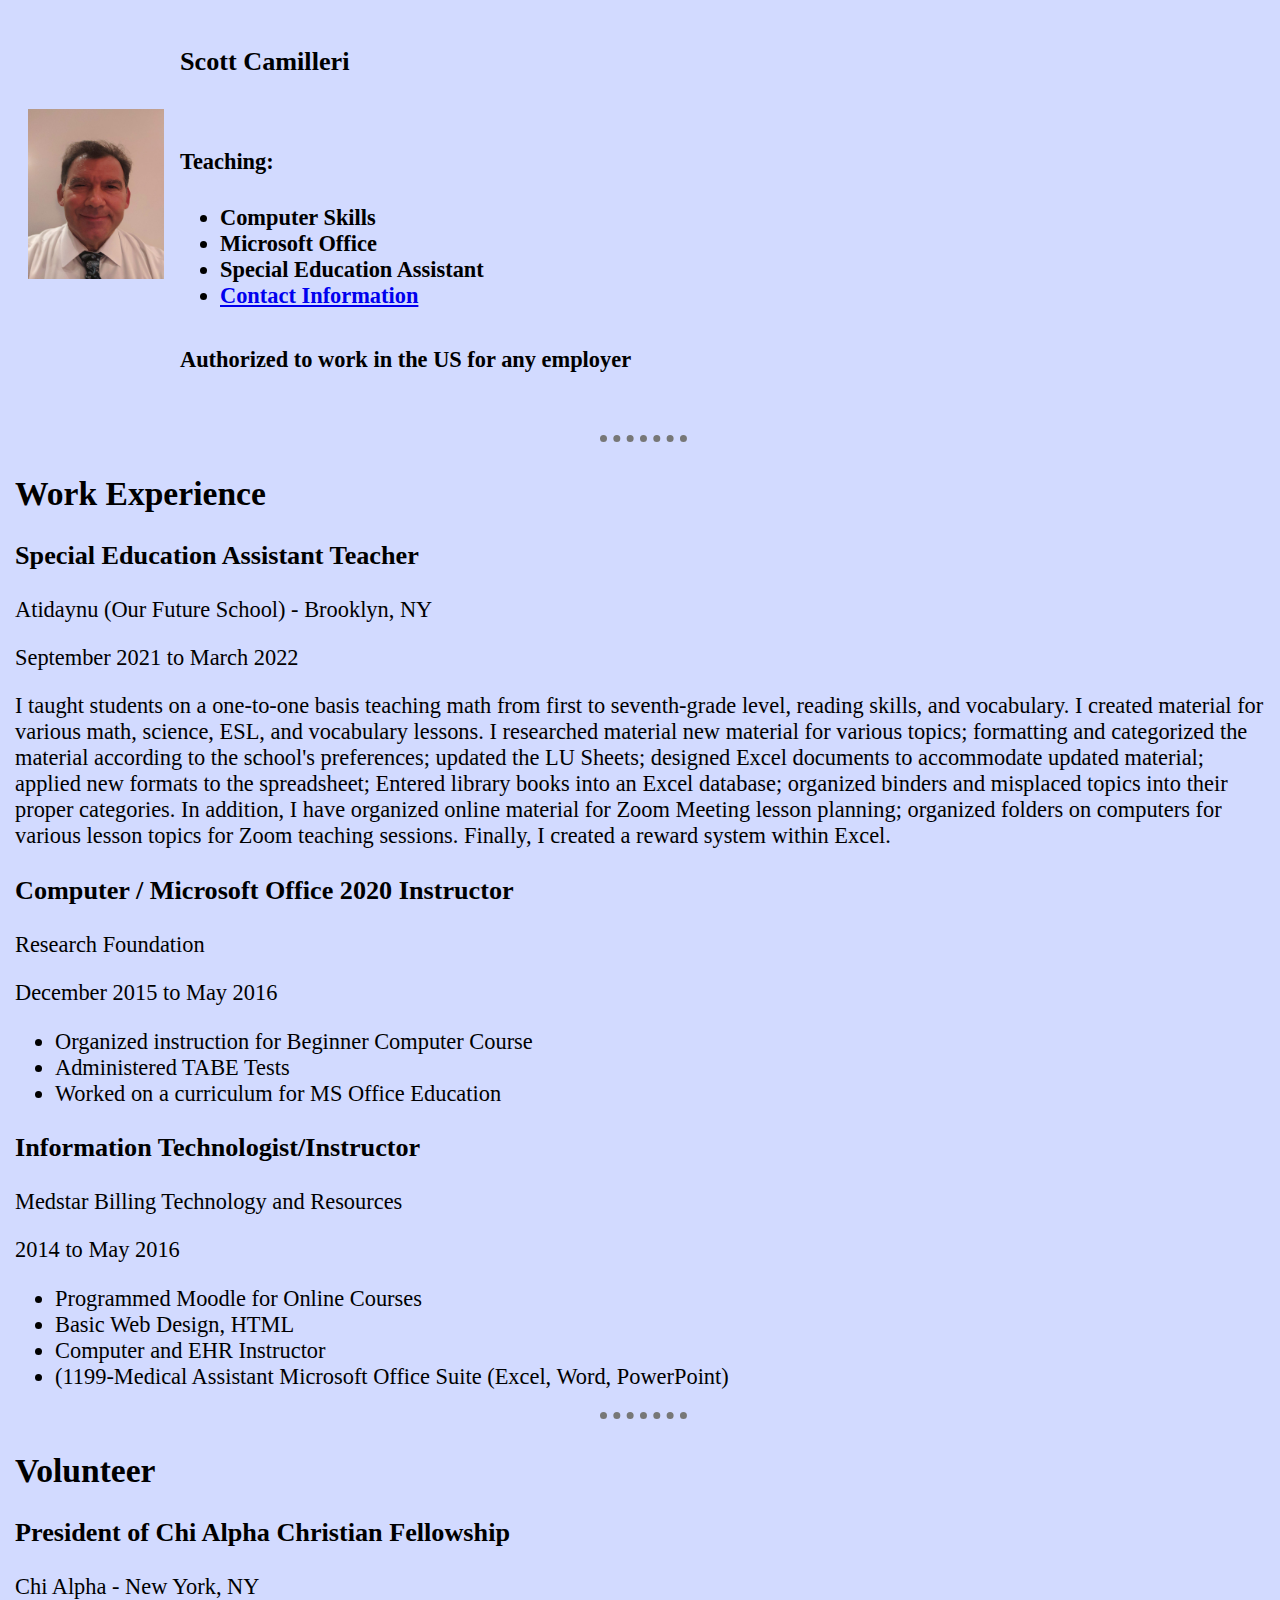
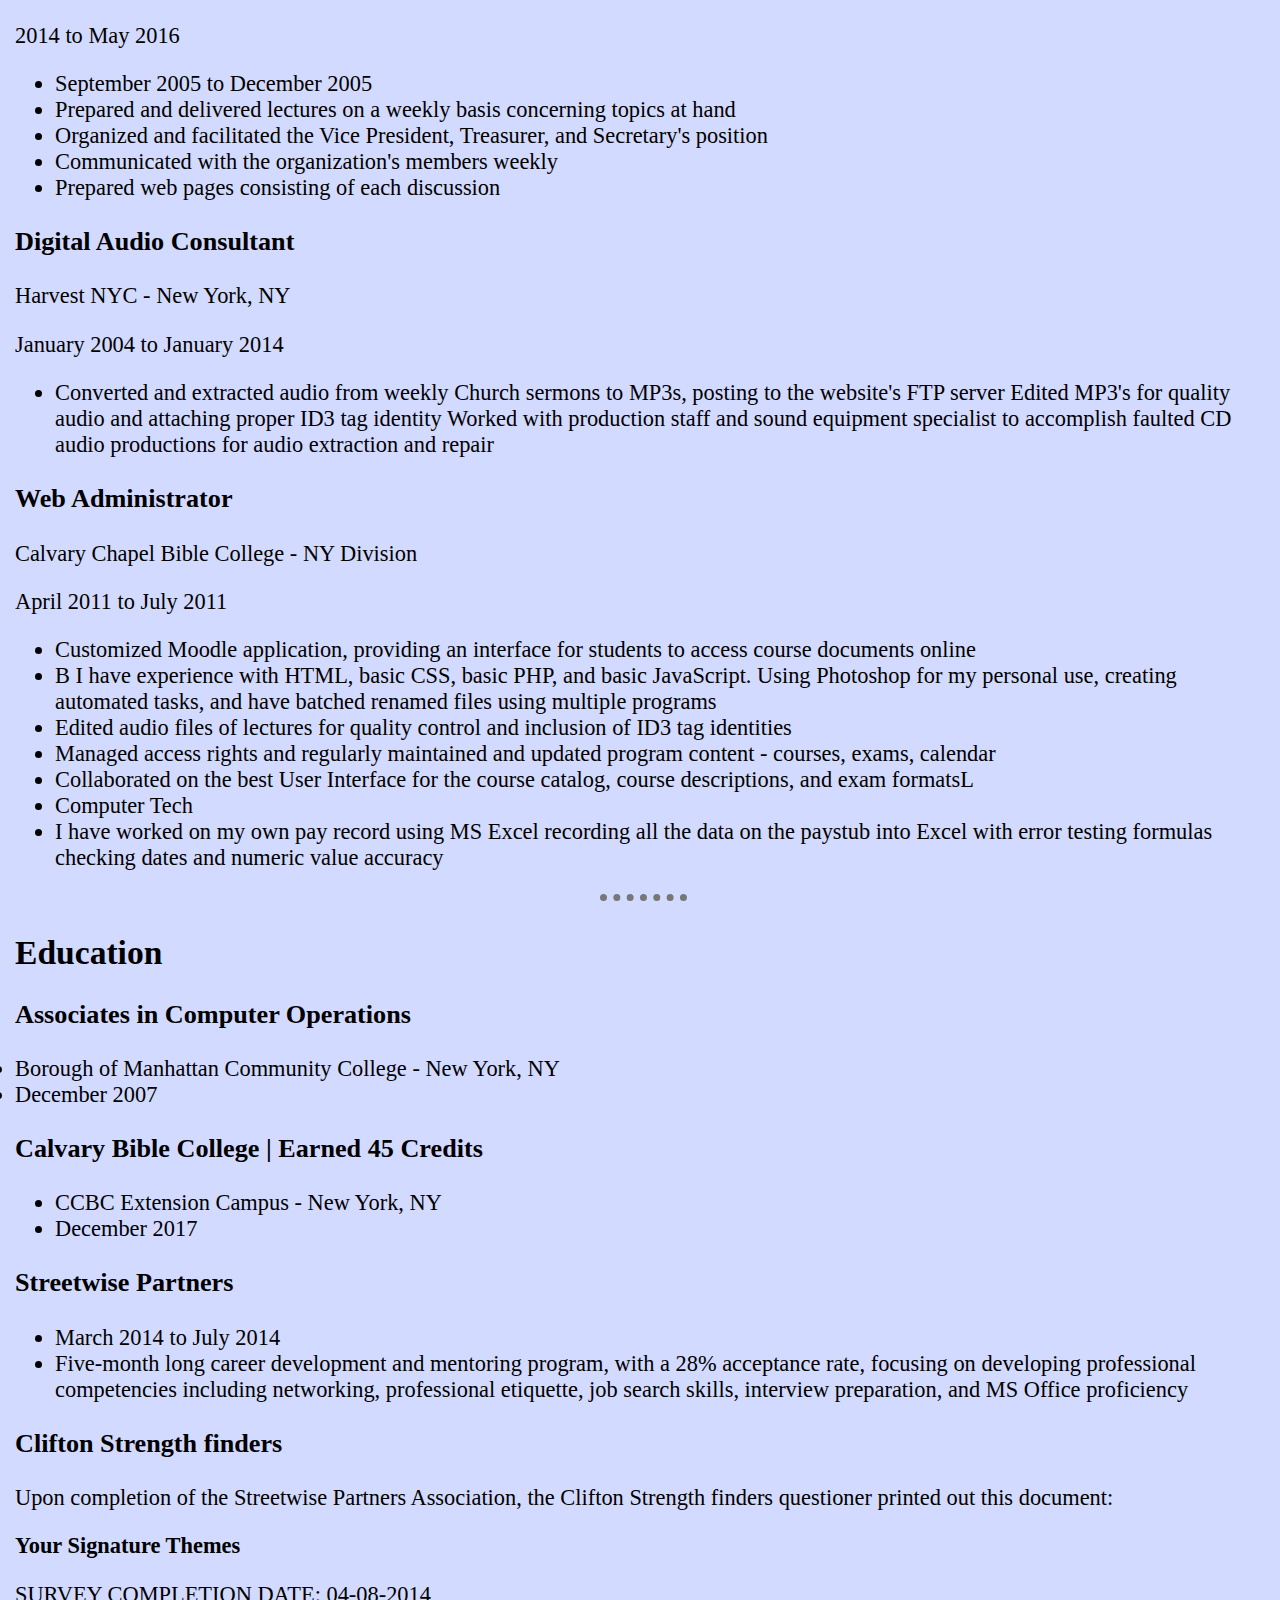
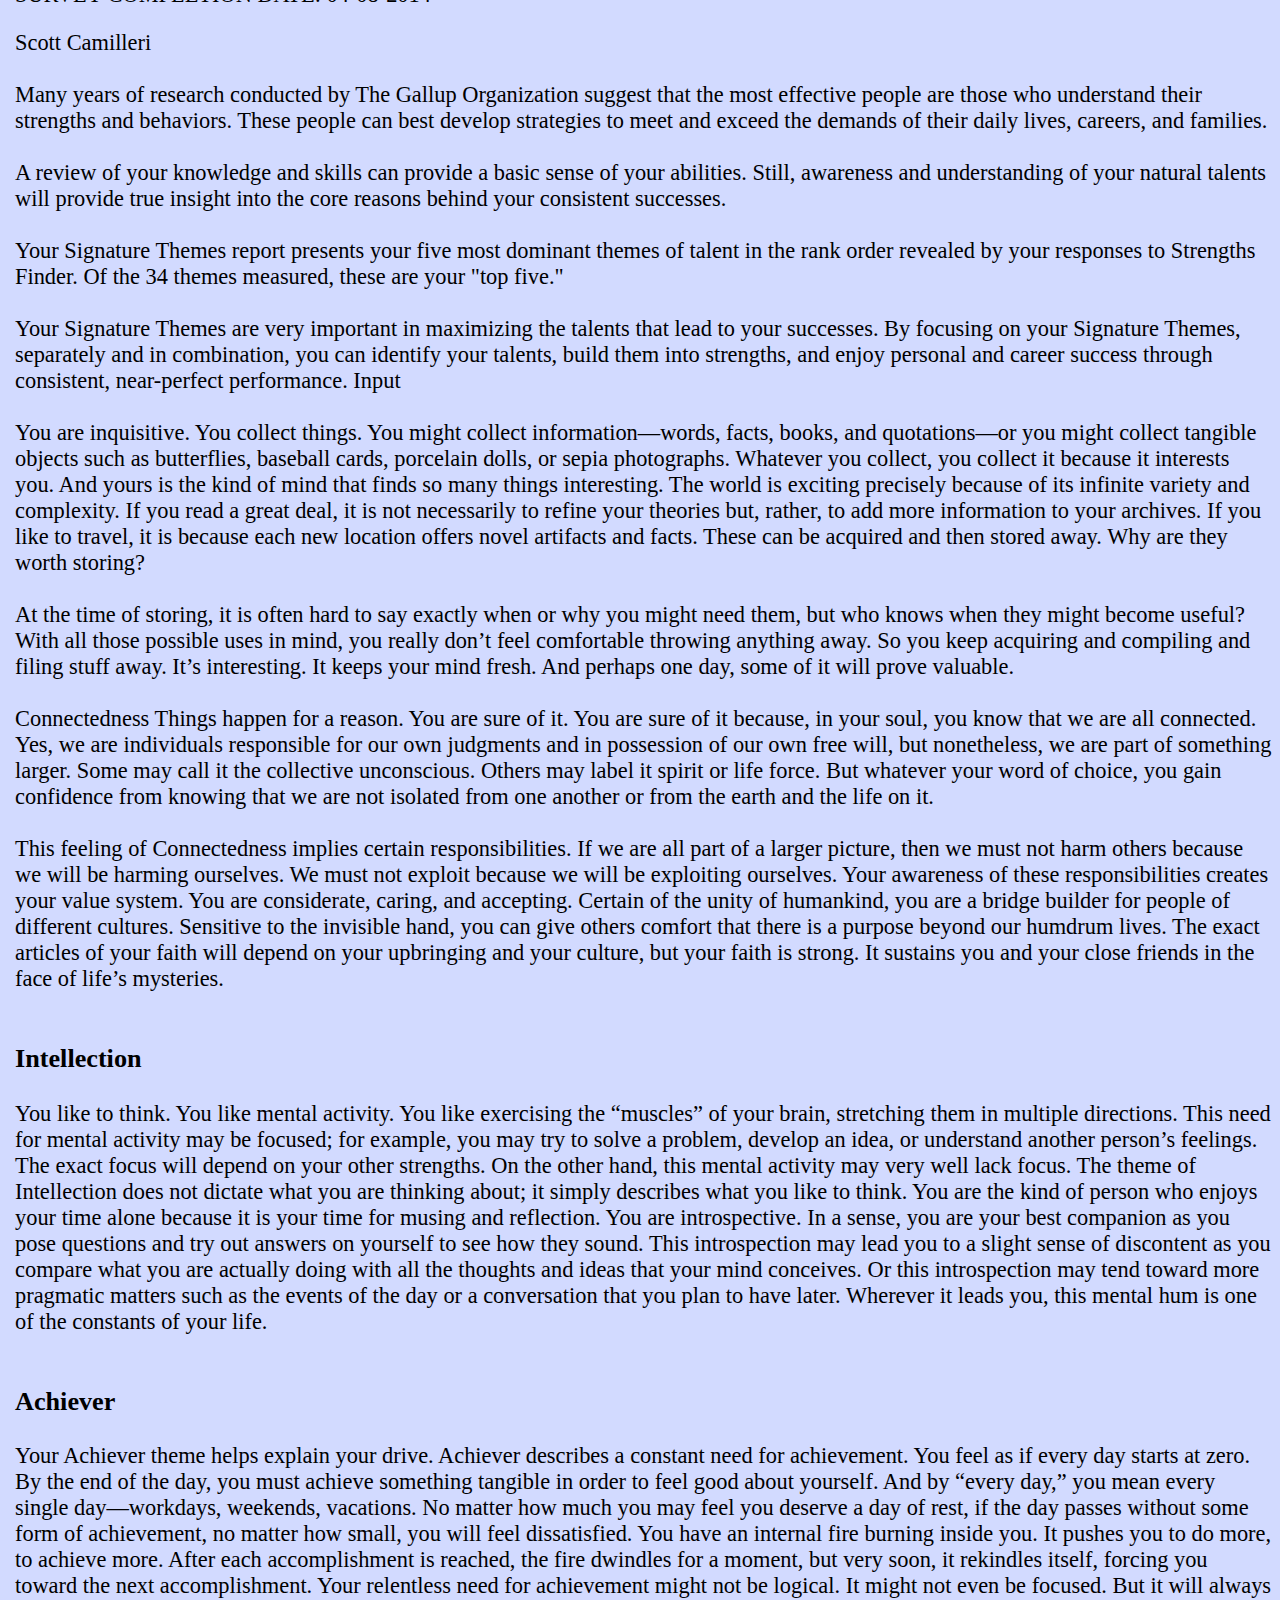
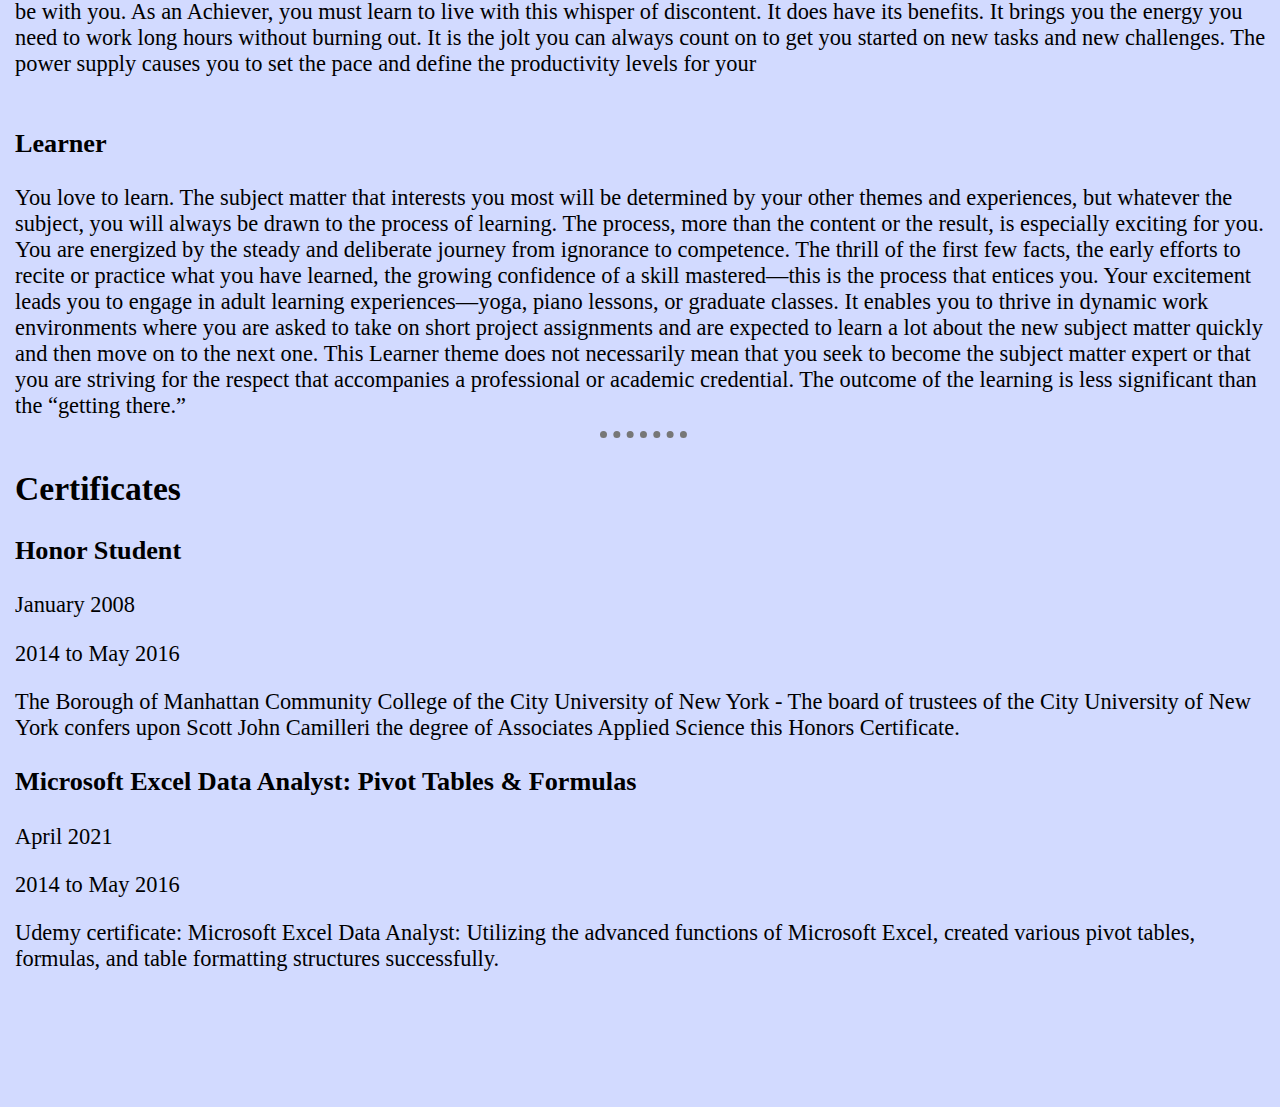
==== commit 0d6054d3: "Add files via upload" ====
--- a/index.html
+++ b/index.html
@@ -4,6 +4,7 @@
 <head>
   <meta charset="utf-8">
   <title>Scott Camilleri | Resume</title>
+  <link rel="stylesheet" href="css001/style_001.css">
 </head>
 
 <body>
@@ -33,7 +34,7 @@
     </tr>
   </table><br>
   <p></p>
-  <hr size="2" noshade>
+  <hr class="dot">
   <h2>Work Experience</h2>
   <div>
     <h3>Special Education Assistant Teacher</h3>
@@ -66,7 +67,7 @@
         <li>(1199-Medical Assistant Microsoft Office Suite (Excel, Word, PowerPoint)</li>
       </ul>
     </article>
-    <hr size="2" noshade>
+    <hr class="dot">
     <h2>Volunteer</h2>
     <article class="">
       <h3>President of Chi Alpha Christian Fellowship</h3>
@@ -104,68 +105,99 @@
         </ul>
       </article>
     </article>
-    <hr size="2" noshade>
+    <hr class="dot">
     <h2>Education</h2>
     <article class="">
       <h3>Associates in Computer Operations</h3>
-      <p>Borough of Manhattan Community College - New York, NY</p>
-      <p>December 2007</p>
+      <li>Borough of Manhattan Community College - New York, NY</li>
+      <li>December 2007</li>
+    </article>
+    <article class="">
+      <h3>Calvary Bible College | Earned 45 Credits </h3>
+      <ul>
+        <li>CCBC Extension Campus - New York, NY</li>
+        <li>December 2017</li>
+      </ul>
+
     </article>
     <article class="">
       <h3>Streetwise Partners</h3>
-
-      <p>March 2014 to July 2014</p>
-      <p>Five-month long career development and mentoring program, with a 28%
-        acceptance rate, focusing on developing professional competencies including
-        networking, professional etiquette, job search skills, interview preparation, and
-        MS Office proficiency</p>
-
-      <h3>Clifton Strenght finders</h3>
-      <p>Five-month long career development and mentoring program, with a 28%
-        acceptance rate, focusing on developing professional competencies including
-        networking, professional etiquette, job search skills, interview preparation, and
-        MS Office proficiency</p>
-
-      Upon completion of the Streetwise Partners Association, the Clifton Strenght finders
-      questineer printed out this document:
+      <ul>
+        <li>March 2014 to July 2014</li>
+        <li>Five-month long career development and mentoring program, with a 28%
+          acceptance rate, focusing on developing professional competencies including
+          networking, professional etiquette, job search skills, interview preparation, and
+          MS Office proficiency</li>
+      </ul>
+      <h3>Clifton Strength finders</h3>
+
+      Upon completion of the Streetwise Partners Association, the Clifton Strength finders
+      questioner printed out this document:
 
       <div>
         <p><strong>Your Signature Themes</strong></p>
         <p>SURVEY COMPLETION DATE: 04-08-2014</p>
         Scott Camilleri
         <br><br>
-        Many years of research conducted by The Gallup Organization suggest that the most effective people are those who understand their strengths and behaviors. These people can best develop strategies to meet and exceed the demands of their daily lives, careers, and families.
+        Many years of research conducted by The Gallup Organization suggest that the most effective people are those who understand their strengths and behaviors. These people can best develop strategies to meet and exceed the demands of their daily
+        lives, careers, and families.
         <br><br>
         A review of your knowledge and skills can provide a basic sense of your abilities. Still, awareness and understanding of your natural talents will provide true insight into the core reasons behind your consistent successes.
         <br><br>
-        Your Signature Themes report presents your five most dominant themes of talent in the rank order revealed by your responses to StrengthsFinder. Of the 34 themes measured, these are your "top five."
-        <br><br>
-        Your Signature Themes are very important in maximizing the talents that lead to your successes. By focusing on your Signature Themes, separately and in combination, you can identify your talents, build them into strengths, and enjoy personal and career success through consistent, near-perfect performance.
+        Your Signature Themes report presents your five most dominant themes of talent in the rank order revealed by your responses to Strengths Finder. Of the 34 themes measured, these are your "top five."
+        <br><br>
+        Your Signature Themes are very important in maximizing the talents that lead to your successes. By focusing on your Signature Themes, separately and in combination, you can identify your talents, build them into strengths, and enjoy personal
+        and career success through consistent, near-perfect performance.
         Input
         <br><br>
-        You are inquisitive. You collect things. You might collect information—words, facts, books, and quotations—or you might collect tangible objects such as butterflies, baseball cards, porcelain dolls, or sepia photographs. Whatever you collect, you collect it because it interests you. And yours is the kind of mind that finds so many things interesting. The world is exciting precisely because of its infinite variety and complexity. If you read a great deal, it is not necessarily to refine your theories but, rather, to add more information to your archives. If you like to travel, it is because each new location offers novel artifacts and facts. These can be acquired and then stored away. Why are they
+        You are inquisitive. You collect things. You might collect information—words, facts, books, and quotations—or you might collect tangible objects such as butterflies, baseball cards, porcelain dolls, or sepia photographs. Whatever you collect,
+        you collect it because it interests you. And yours is the kind of mind that finds so many things interesting. The world is exciting precisely because of its infinite variety and complexity. If you read a great deal, it is not necessarily to
+        refine your theories but, rather, to add more information to your archives. If you like to travel, it is because each new location offers novel artifacts and facts. These can be acquired and then stored away. Why are they
         worth storing?
         <br><br>
-        At the time of storing, it is often hard to say exactly when or why you might need them, but who knows when they might become useful? With all those possible uses in mind, you really don’t feel comfortable throwing anything away. So you keep acquiring and compiling and filing stuff away. It’s interesting. It keeps your mind fresh. And perhaps one day, some of it will prove valuable.
+        At the time of storing, it is often hard to say exactly when or why you might need them, but who knows when they might become useful? With all those possible uses in mind, you really don’t feel comfortable throwing anything away. So you keep
+        acquiring and compiling and filing stuff away. It’s interesting. It keeps your mind fresh. And perhaps one day, some of it will prove valuable.
         <br><br>
         Connectedness
         Things happen for a reason. You are sure of it. You are sure of it because, in your soul, you know that we are all connected. Yes, we are individuals responsible for our own judgments and in possession of our own free will, but
-        nonetheless, we are part of something larger. Some may call it the collective unconscious. Others may label it spirit or life force. But whatever your word of choice, you gain confidence from knowing that we are not isolated from one another or from the earth and the life on it.
-        <br><br>
-        This feeling of Connectedness implies certain responsibilities. If we are all part of a larger picture, then we must not harm others because we will be harming ourselves. We must not exploit because we will be exploiting ourselves. Your awareness of these responsibilities creates your value system. You are considerate, caring, and accepting. Certain of the unity of humankind, you are a bridge builder for people of different cultures. Sensitive to the invisible hand, you can give others comfort that there is a purpose beyond our humdrum lives. The exact articles of your faith will depend on your upbringing and your culture, but your faith is strong. It sustains you and your close friends in the face of life’s mysteries.
-        <br><br>
-        <strong><h3>Intellection</h3></strong>
-        You like to think. You like mental activity. You like exercising the “muscles” of your brain, stretching them in multiple directions. This need for mental activity may be focused; for example, you may try to solve a problem, develop an idea, or understand another person’s feelings. The exact focus will depend on your other strengths. On the other hand, this mental activity may very well lack focus. The theme of Intellection does not dictate what you are thinking about; it simply describes what you like to think. You are the kind of person who enjoys your time alone because it is your time for musing and reflection. You are introspective. In a sense, you are your best companion as you pose questions and try out answers on yourself to see how they sound. This introspection may lead you to a slight sense of discontent as you compare what you are actually doing with all the thoughts and ideas that your mind conceives. Or this introspection may tend toward more pragmatic matters such as the events of the day or a conversation that you plan to have later. Wherever it leads you, this mental hum is one of the constants of your life.
-        <br><br>
-        <strong><h3>Achiever</h3></strong>
-        Your Achiever theme helps explain your drive. Achiever describes a constant need for achievement. You feel as if every day starts at zero. By the end of the day, you must achieve something tangible in order to feel good about yourself. And by “every day,” you mean every single day—workdays, weekends, vacations. No matter how much you may feel you deserve a day of rest, if the day passes without some form of achievement, no matter how small, you will feel dissatisfied. You have an internal fire burning inside you. It pushes you to do more, to achieve more. After each accomplishment is reached, the fire dwindles for a moment, but very soon, it rekindles itself, forcing you toward the next accomplishment. Your relentless need for achievement might not be logical. It might not even be focused. But it will always be with you. As an Achiever, you must learn to live with this whisper of discontent. It does have its benefits. It brings you the energy you need to work long hours without burning out. It is the jolt you can always count on to get you started on new tasks and new challenges. The power supply causes you to set the pace and define the productivity levels for your
-        <br><br>
-        <strong><h3>Learner</h3></strong>
-        You love to learn. The subject matter that interests you most will be determined by your other themes and experiences, but whatever the subject, you will always be drawn to the process of learning. The process, more than the content or the result, is especially exciting for you. You are energized by the steady and deliberate journey from ignorance to competence. The thrill of the first few facts, the early efforts to recite or practice what you have learned, the growing confidence of a skill mastered—this is the process that entices you. Your excitement leads you to engage in adult learning experiences—yoga, piano lessons, or graduate classes. It enables you to thrive in dynamic work environments where you are asked to take on short project assignments and are expected to learn a lot about the new subject matter quickly and then move on to the next one. This Learner theme does not necessarily mean that you seek to become the subject matter expert or that you are striving for the respect that accompanies a professional or academic credential. The outcome of the learning is less significant than the “getting there.”
+        nonetheless, we are part of something larger. Some may call it the collective unconscious. Others may label it spirit or life force. But whatever your word of choice, you gain confidence from knowing that we are not isolated from one another
+        or from the earth and the life on it.
+        <br><br>
+        This feeling of Connectedness implies certain responsibilities. If we are all part of a larger picture, then we must not harm others because we will be harming ourselves. We must not exploit because we will be exploiting ourselves. Your
+        awareness of these responsibilities creates your value system. You are considerate, caring, and accepting. Certain of the unity of humankind, you are a bridge builder for people of different cultures. Sensitive to the invisible hand, you can
+        give others comfort that there is a purpose beyond our humdrum lives. The exact articles of your faith will depend on your upbringing and your culture, but your faith is strong. It sustains you and your close friends in the face of life’s
+        mysteries.
+        <br><br>
+        <strong>
+          <h3>Intellection</h3>
+        </strong>
+        You like to think. You like mental activity. You like exercising the “muscles” of your brain, stretching them in multiple directions. This need for mental activity may be focused; for example, you may try to solve a problem, develop an idea,
+        or understand another person’s feelings. The exact focus will depend on your other strengths. On the other hand, this mental activity may very well lack focus. The theme of Intellection does not dictate what you are thinking about; it simply
+        describes what you like to think. You are the kind of person who enjoys your time alone because it is your time for musing and reflection. You are introspective. In a sense, you are your best companion as you pose questions and try out
+        answers on yourself to see how they sound. This introspection may lead you to a slight sense of discontent as you compare what you are actually doing with all the thoughts and ideas that your mind conceives. Or this introspection may tend
+        toward more pragmatic matters such as the events of the day or a conversation that you plan to have later. Wherever it leads you, this mental hum is one of the constants of your life.
+        <br><br>
+        <strong>
+          <h3>Achiever</h3>
+        </strong>
+        Your Achiever theme helps explain your drive. Achiever describes a constant need for achievement. You feel as if every day starts at zero. By the end of the day, you must achieve something tangible in order to feel good about yourself. And by
+        “every day,” you mean every single day—workdays, weekends, vacations. No matter how much you may feel you deserve a day of rest, if the day passes without some form of achievement, no matter how small, you will feel dissatisfied. You have an
+        internal fire burning inside you. It pushes you to do more, to achieve more. After each accomplishment is reached, the fire dwindles for a moment, but very soon, it rekindles itself, forcing you toward the next accomplishment. Your relentless
+        need for achievement might not be logical. It might not even be focused. But it will always be with you. As an Achiever, you must learn to live with this whisper of discontent. It does have its benefits. It brings you the energy you need to
+        work long hours without burning out. It is the jolt you can always count on to get you started on new tasks and new challenges. The power supply causes you to set the pace and define the productivity levels for your
+        <br><br>
+        <strong>
+          <h3>Learner</h3>
+        </strong>
+        You love to learn. The subject matter that interests you most will be determined by your other themes and experiences, but whatever the subject, you will always be drawn to the process of learning. The process, more than the content or the
+        result, is especially exciting for you. You are energized by the steady and deliberate journey from ignorance to competence. The thrill of the first few facts, the early efforts to recite or practice what you have learned, the growing
+        confidence of a skill mastered—this is the process that entices you. Your excitement leads you to engage in adult learning experiences—yoga, piano lessons, or graduate classes. It enables you to thrive in dynamic work environments where you
+        are asked to take on short project assignments and are expected to learn a lot about the new subject matter quickly and then move on to the next one. This Learner theme does not necessarily mean that you seek to become the subject matter
+        expert or that you are striving for the respect that accompanies a professional or academic credential. The outcome of the learning is less significant than the “getting there.”
       </div>
     </article>
     <article class="">
-      <hr size="2" noshade>
+      <hr class="dot">
       <h2>Certificates</h2>
       <h3>Honor Student</h3>
       <p>January 2008</p>
@@ -182,4 +214,4 @@
 </body>
 <br><br><br><br>
 
-</html>
+</html>--- a/css001/style_001.css
+++ b/css001/style_001.css
@@ -0,0 +1,17 @@
+body {
+  background-color: #D2DAFF;
+  font-size: 1.4em;
+  margin-left: 15px;
+}
+
+.dot {
+  border-color: #777777;
+  border-style: none;
+  border-top-style: dotted;
+  border-width: 7px;
+  /** border-width creates the size of the dots in our dotted style **/
+  width: 7%;
+  height: 5px;
+}
+
+/** height created a padding. **/
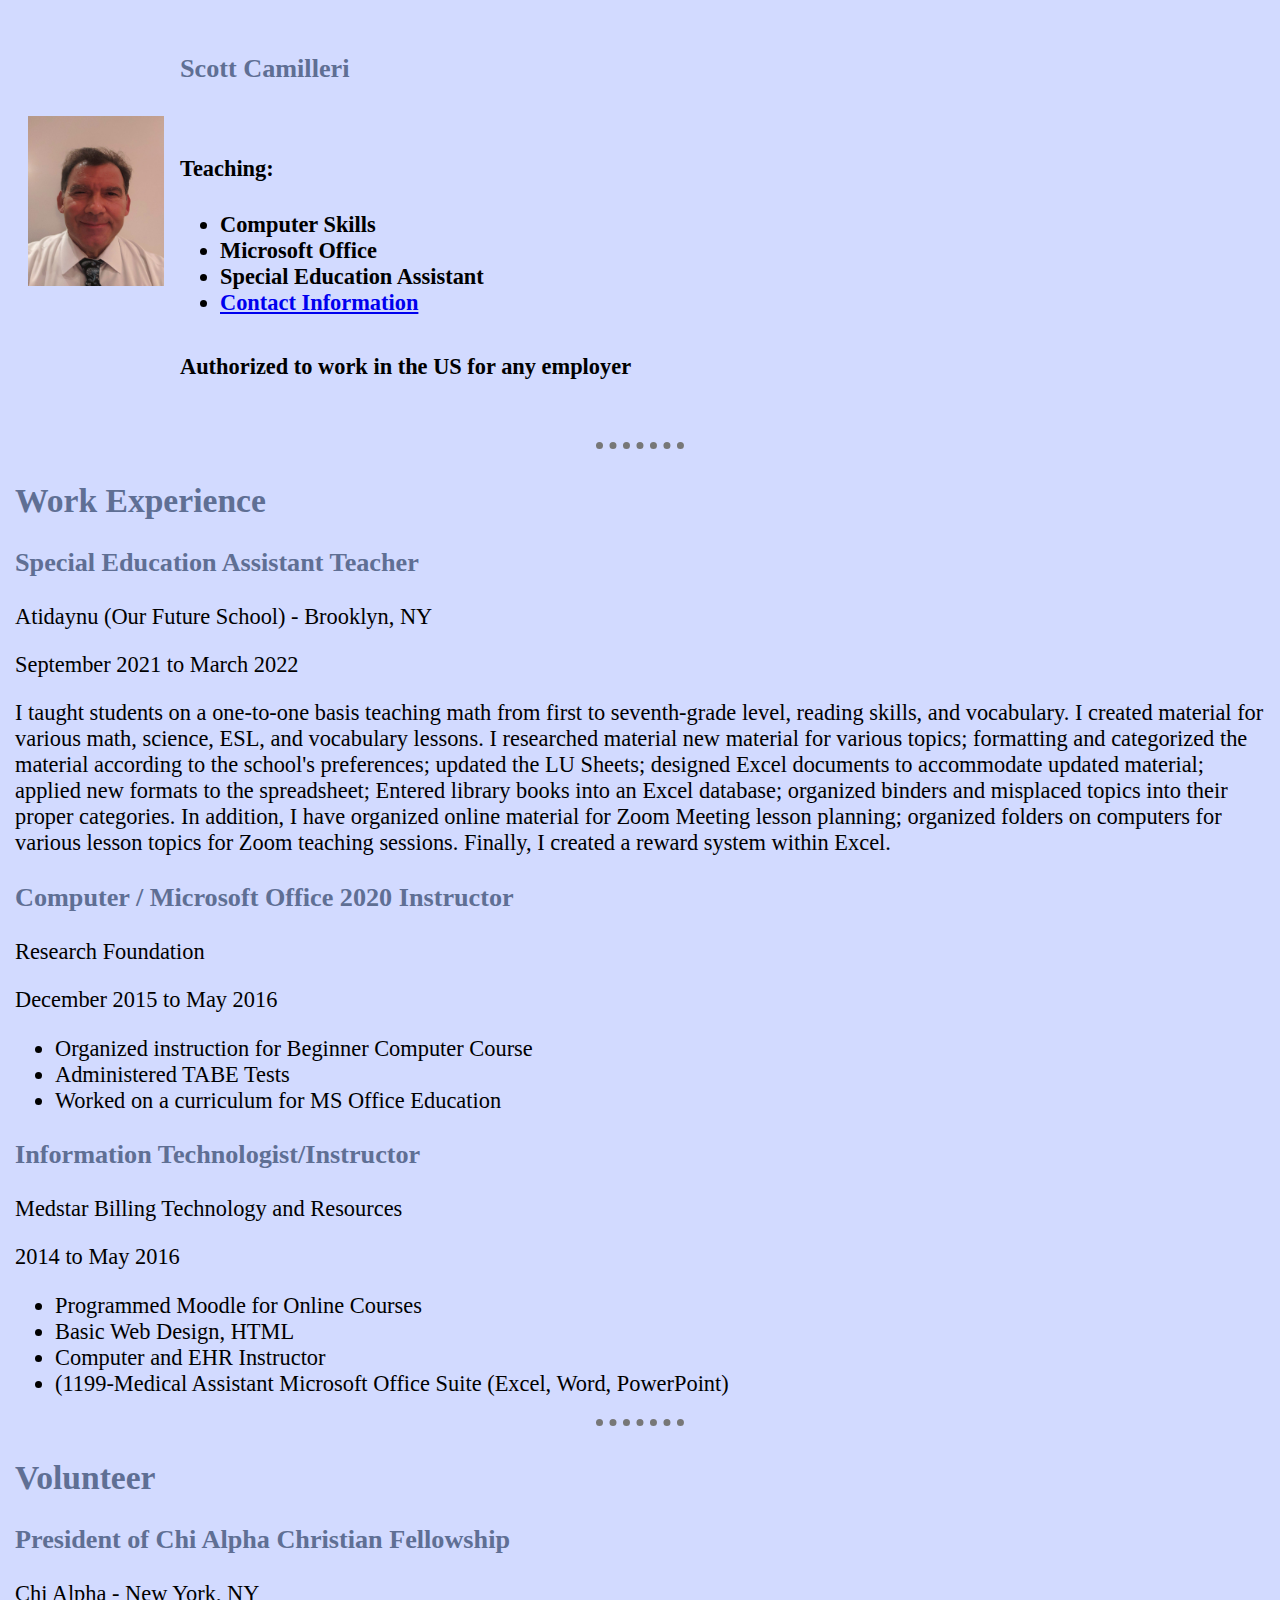
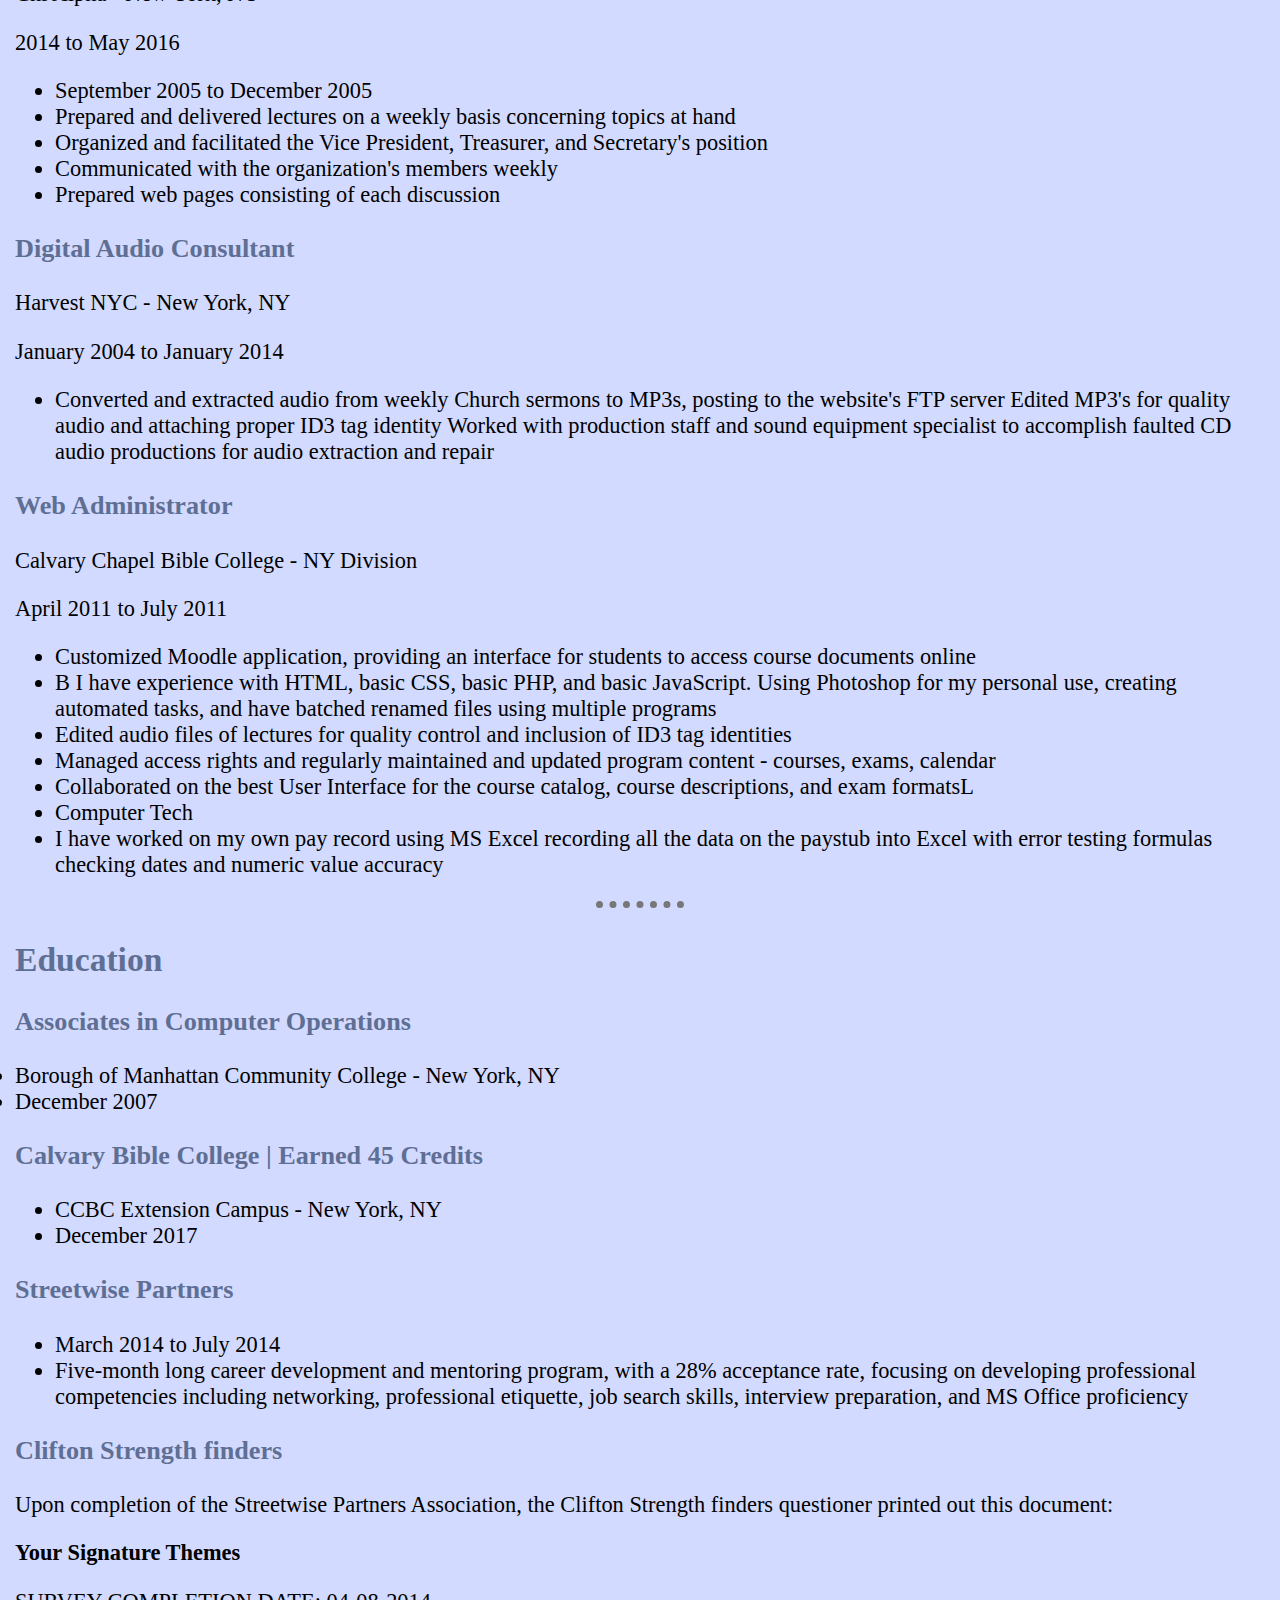
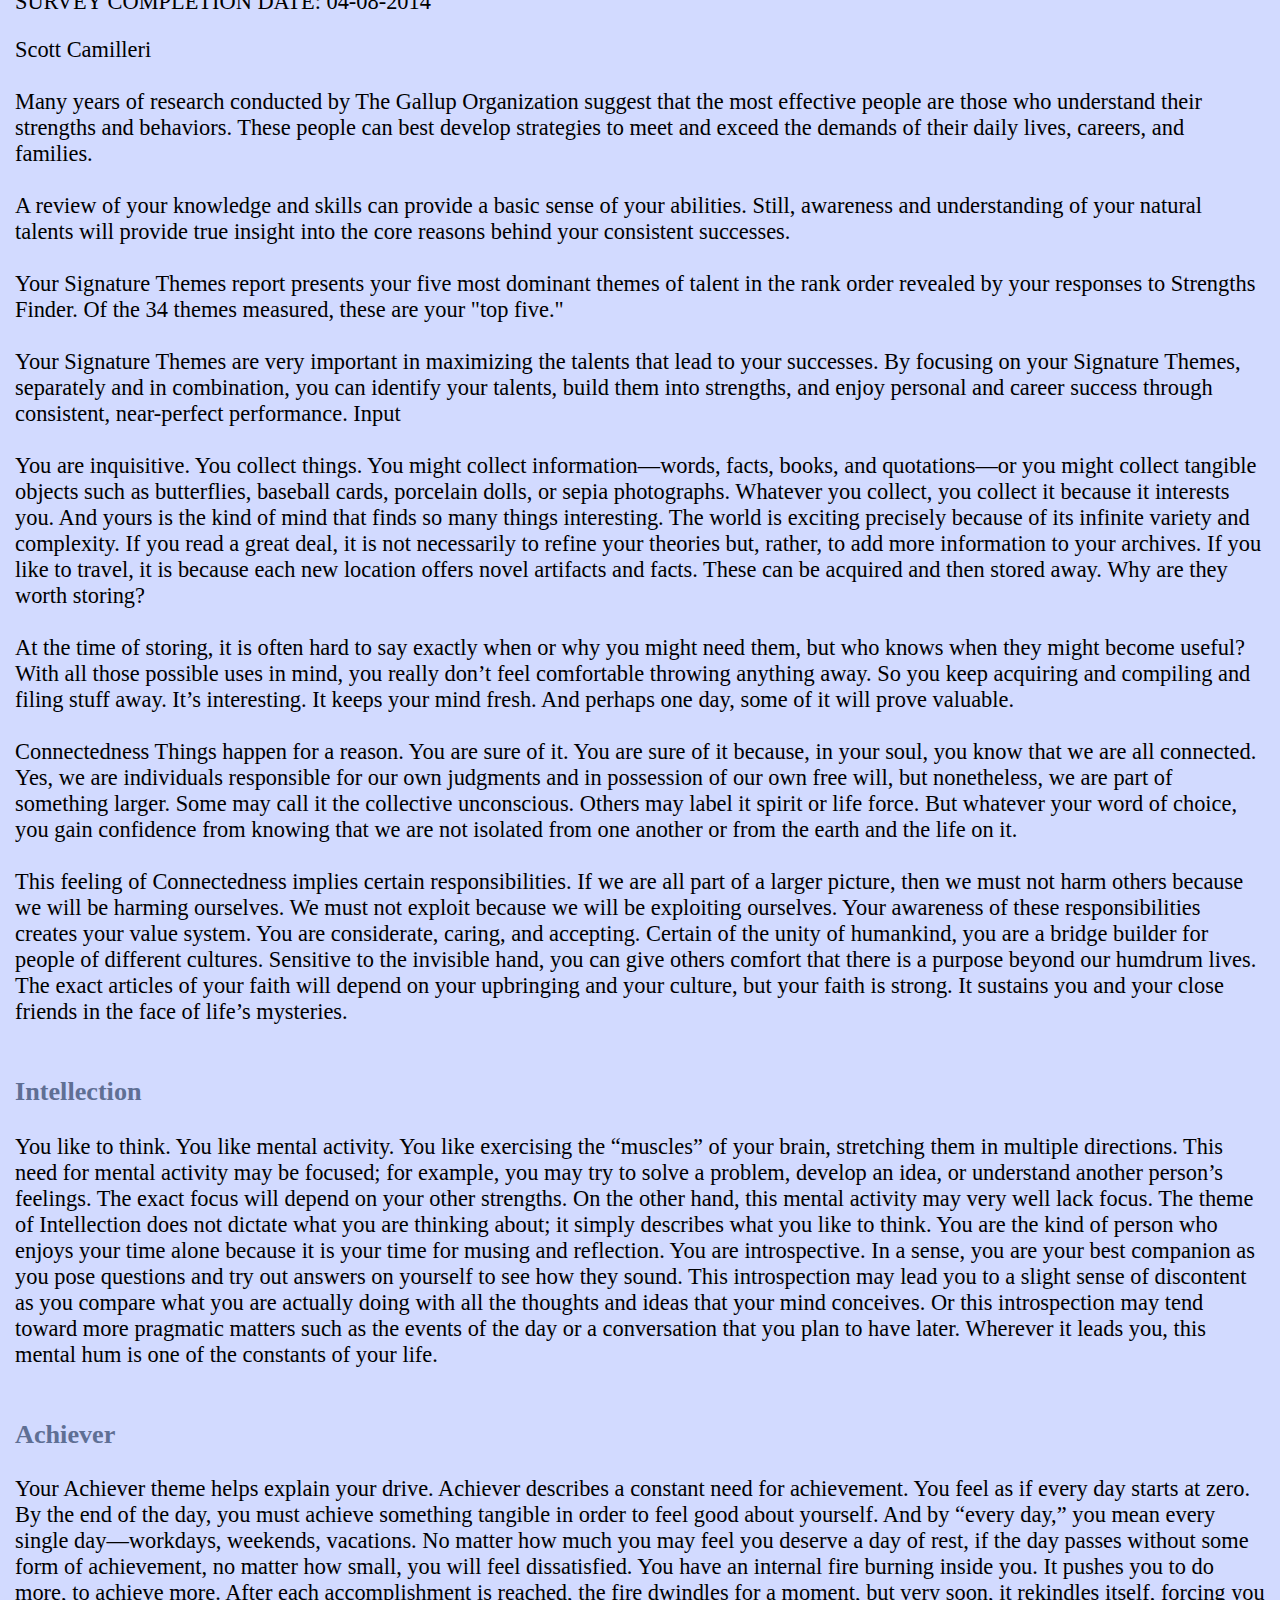
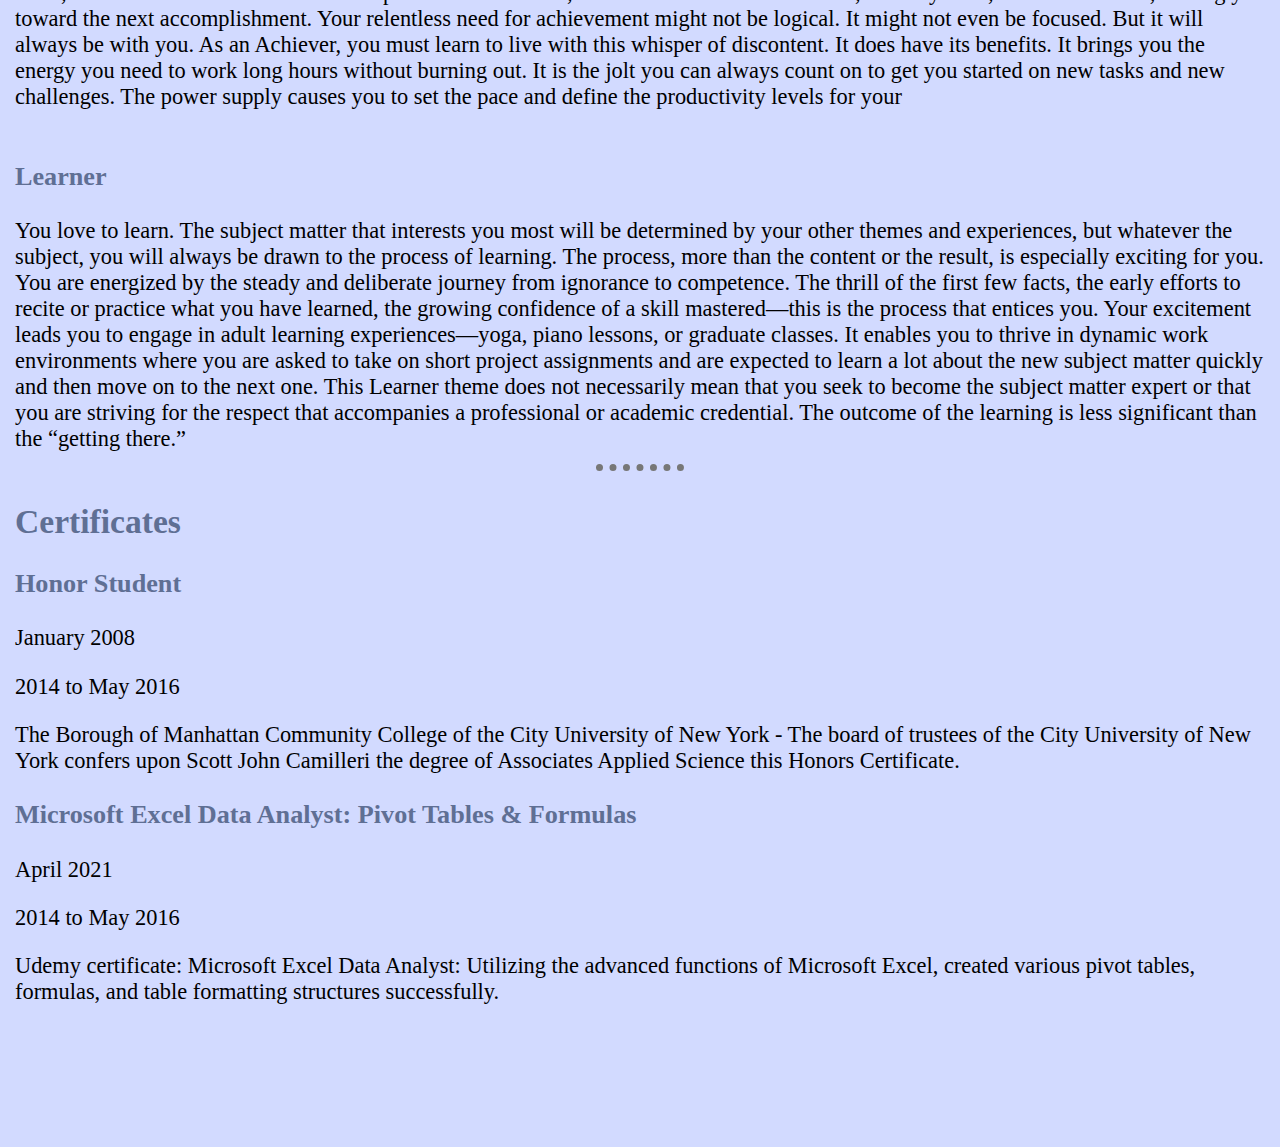
==== commit ad9c5775: "Add files via upload" ====
--- a/index.html
+++ b/index.html
@@ -130,10 +130,8 @@
           MS Office proficiency</li>
       </ul>
       <h3>Clifton Strength finders</h3>
-
       Upon completion of the Streetwise Partners Association, the Clifton Strength finders
       questioner printed out this document:
-
       <div>
         <p><strong>Your Signature Themes</strong></p>
         <p>SURVEY COMPLETION DATE: 04-08-2014</p>
@@ -214,4 +212,4 @@
 </body>
 <br><br><br><br>
 
-</html>+</html>
--- a/css001/style_001.css
+++ b/css001/style_001.css
@@ -1,7 +1,7 @@
 body {
   background-color: #D2DAFF;
   font-size: 1.4em;
-  margin-left: 15px;
+  margin: 15px;
 }
 
 .dot {
@@ -13,5 +13,6 @@
   width: 7%;
   height: 5px;
 }
+h1, h2, h3{color:#5F6F94;}
 
 /** height created a padding. **/
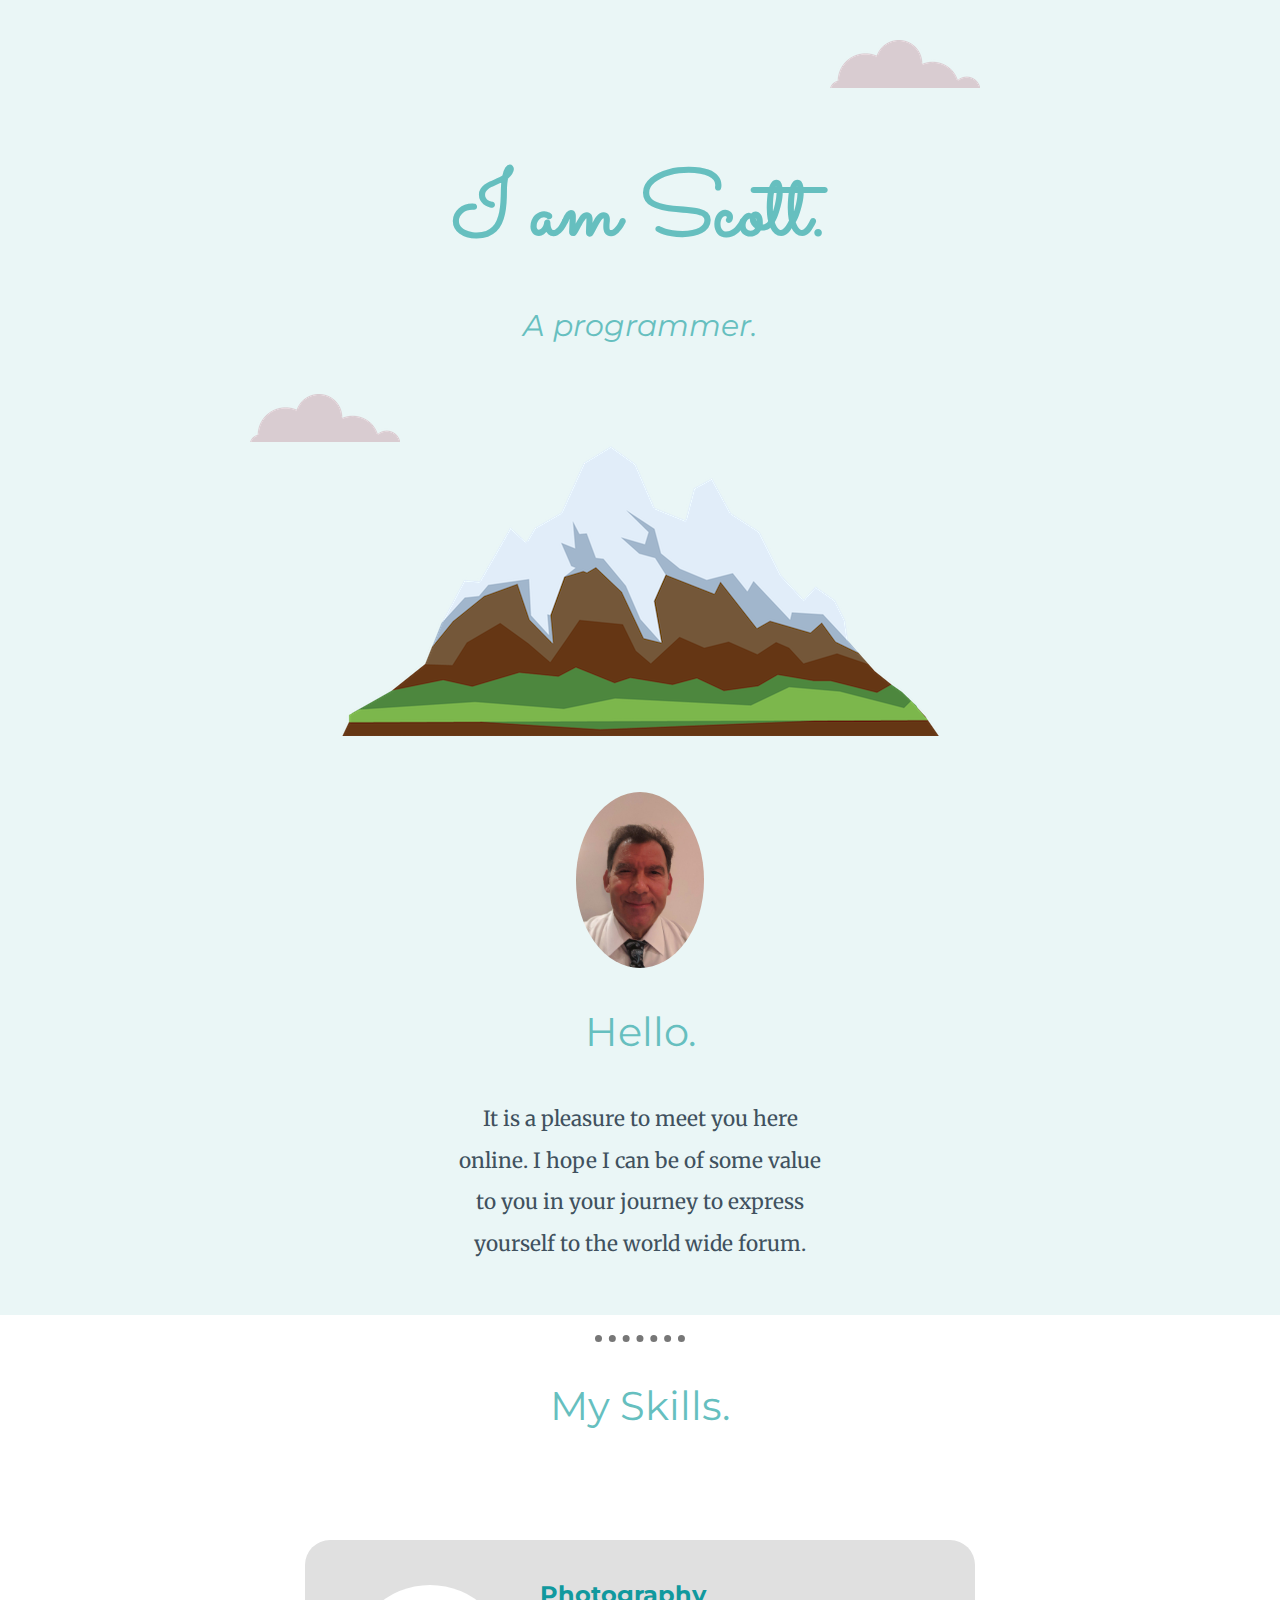
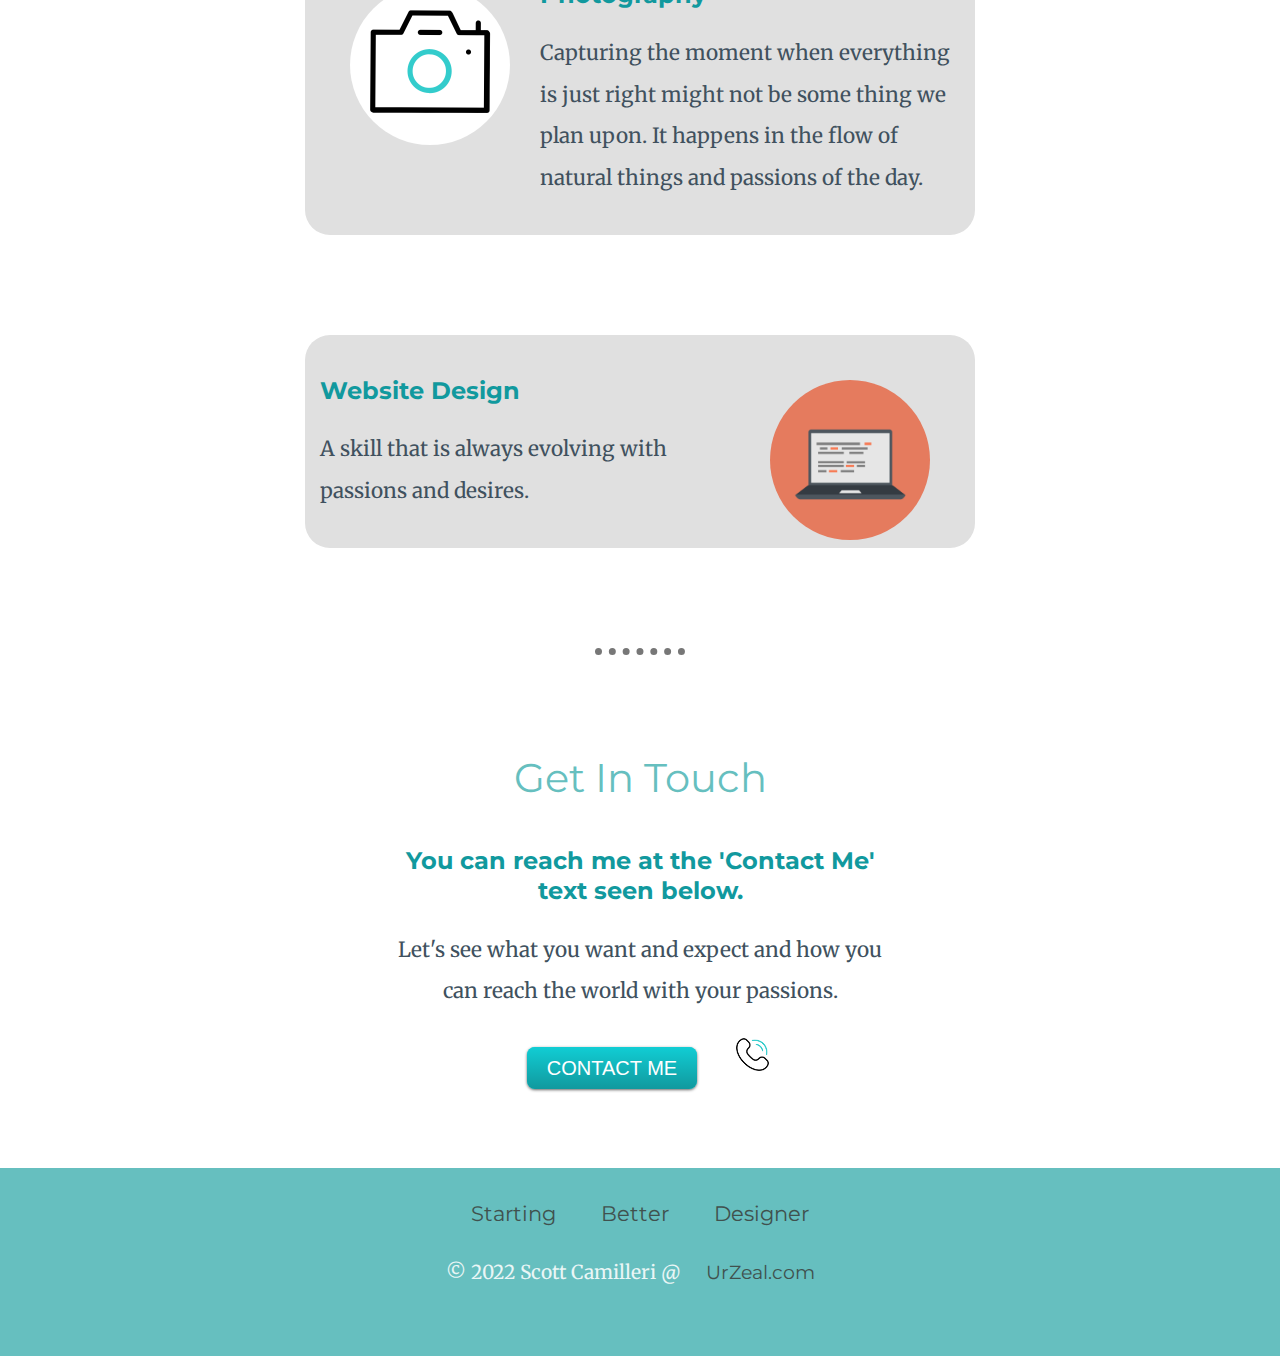
==== commit 42f332fa: "index 10 02 2022" ====
--- a/index.html
+++ b/index.html
@@ -1,215 +1,70 @@
 <!DOCTYPE html>
 <html lang="en" dir="ltr">
+  <head>
+    <meta charset="utf-8">
+    <title>Scott John Camilleri</title>
+    <link rel="stylesheet" href="css002/style_002.css">
+    <link rel="icon" href="img/me001.ico">
 
-<head>
-  <meta charset="utf-8">
-  <title>Scott Camilleri | Resume</title>
-  <link rel="stylesheet" href="css001/style_001.css">
-</head>
+    <link rel="preconnect" href="https://fonts.googleapis.com">
+    <link rel="preconnect" href="https://fonts.gstatic.com" crossorigin>
+    <link href="https://fonts.googleapis.com/css2?family=Merriweather:ital@1&family=Montserrat&family=Sacramento&display=swap" rel="stylesheet">
 
-<body>
-  <table cellspacing="10" cellpadding="3" border="0">
-    <tr>
-      <td rowspan="3"><img src="img/ScottCamilleri.jpg" width="136" height="170"></td>
-      <td>
-        <h3>Scott Camilleri</h3>
-      </td>
-    </tr>
+  </head>
+  <body>
+    <div class="top_container">
 
-    <tr>
-      <td>
-        <p><strong>
-            <h4>Teaching:</h4>
-            <ul>
-              <li>Computer Skills</li>
-              <li>Microsoft Office</li>
-              <li>Special Education Assistant</li>
-              <li><a href="ContactMe.html">Contact Information</a></li>
-            </ul>
-          </strong></p>
-      </td>
-    </tr>
-    <tr>
-      <td><strong>Authorized to work in the US for any employer</strong></td>
-    </tr>
-  </table><br>
-  <p></p>
-  <hr class="dot">
-  <h2>Work Experience</h2>
-  <div>
-    <h3>Special Education Assistant Teacher</h3>
-    <p>Atidaynu (Our Future School) - Brooklyn, NY</p>
-    <p>September 2021 to March 2022</p>
-    <article class="">
-      I taught students on a one-to-one basis teaching math from first to seventh-grade level, reading skills, and vocabulary. I created material for various math, science, ESL, and vocabulary lessons. I researched material new material for various
-      topics; formatting and categorized the material according to the school's preferences; updated the LU Sheets; designed Excel documents to accommodate updated material; applied new formats to the spreadsheet; Entered library books into an
-      Excel database; organized binders and misplaced topics into their proper categories. In addition, I have organized online material for Zoom Meeting lesson planning; organized folders on computers for various lesson topics for Zoom teaching
-      sessions. Finally, I created a reward system within Excel.
-    </article>
-    <article class="">
-      <h3>Computer / Microsoft Office 2020 Instructor</h3>
-      <p>Research Foundation</p>
-      <p>December 2015 to May 2016</p>
-      <ul>
-        <li>Organized instruction for Beginner Computer Course</li>
-        <li>Administered TABE Tests</li>
-        <li>Worked on a curriculum for MS Office Education</li>
-      </ul>
-    </article>
-    <article class="">
-      <h3>Information Technologist/Instructor</h3>
-      <p>Medstar Billing Technology and Resources</p>
-      <p>2014 to May 2016</p>
-      <ul>
-        <li>Programmed Moodle for Online Courses</li>
-        <li>Basic Web Design, HTML</li>
-        <li>Computer and EHR Instructor</li>
-        <li>(1199-Medical Assistant Microsoft Office Suite (Excel, Word, PowerPoint)</li>
-      </ul>
-    </article>
-    <hr class="dot">
-    <h2>Volunteer</h2>
-    <article class="">
-      <h3>President of Chi Alpha Christian Fellowship</h3>
-      <p>Chi Alpha - New York, NY</p>
-      <p>2014 to May 2016</p>
-      <ul>
-        <li>September 2005 to December 2005</li>
-        <li>Prepared and delivered lectures on a weekly basis concerning topics at hand</li>
-        <li>Organized and facilitated the Vice President, Treasurer, and Secretary's position</li>
-        <li>Communicated with the organization's members weekly</li>
-        <li>Prepared web pages consisting of each discussion</li>
-      </ul>
-      <article class="">
-        <h3>Digital Audio Consultant</h3>
-        <p>Harvest NYC - New York, NY</p>
-        <p>January 2004 to January 2014</p>
-        <ul>
-          <li>Converted and extracted audio from weekly Church sermons to MP3s, posting to the website's FTP server
-            Edited MP3's for quality audio and attaching proper ID3 tag identity
-            Worked with production staff and sound equipment specialist to accomplish faulted CD audio productions for audio extraction and repair</li>
-        </ul>
-      </article>
-      <article class="">
-        <h3>Web Administrator</h3>
-        <p>Calvary Chapel Bible College - NY Division</p>
-        <p> April 2011 to July 2011</p>
-        <ul>
-          <li>Customized Moodle application, providing an interface for students to access course documents online</li>
-          <li>B I have experience with HTML, basic CSS, basic PHP, and basic JavaScript. Using Photoshop for my personal use, creating automated tasks, and have batched renamed files using multiple programs</li>
-          <li>Edited audio files of lectures for quality control and inclusion of ID3 tag identities</li>
-          <li>Managed access rights and regularly maintained and updated program content - courses, exams, calendar</li>
-          <li>Collaborated on the best User Interface for the course catalog, course descriptions, and exam formatsL</li>
-          <li>Computer Tech</li>
-          <li> I have worked on my own pay record using MS Excel recording all the data on the paystub into Excel with error testing formulas checking dates and numeric value accuracy</li>
-        </ul>
-      </article>
-    </article>
-    <hr class="dot">
-    <h2>Education</h2>
-    <article class="">
-      <h3>Associates in Computer Operations</h3>
-      <li>Borough of Manhattan Community College - New York, NY</li>
-      <li>December 2007</li>
-    </article>
-    <article class="">
-      <h3>Calvary Bible College | Earned 45 Credits </h3>
-      <ul>
-        <li>CCBC Extension Campus - New York, NY</li>
-        <li>December 2017</li>
-      </ul>
+      <img class="top_cloud" src="img/cloud.png" alt="Cloud">
 
-    </article>
-    <article class="">
-      <h3>Streetwise Partners</h3>
-      <ul>
-        <li>March 2014 to July 2014</li>
-        <li>Five-month long career development and mentoring program, with a 28%
-          acceptance rate, focusing on developing professional competencies including
-          networking, professional etiquette, job search skills, interview preparation, and
-          MS Office proficiency</li>
-      </ul>
-      <h3>Clifton Strength finders</h3>
-      Upon completion of the Streetwise Partners Association, the Clifton Strength finders
-      questioner printed out this document:
+      <h1>I am Scott.</h1>
+      <h2 class="fontdwn000 fontdeco00">A programmer.</h2>
+
+      <img class="bottom_cloud" src="img/cloud.png" alt="Cloud">
+
+        <img src="img/mountain.png" alt="Mountain">
+
+    </div>
+
+<!-- Angela's Code added below -->
+
+    <div class="middle_container">
+      <div class="profile">
+        <img class="circle me" src="img/ScottCamilleri.jpg" alt="A photo of Scott Camilleri">
+        <h2>Hello.</h2>
+        <p class="bio">It is a pleasure to meet you here online.  I hope I can be of some value to you in your journey to express yourself to the world wide forum.</p>
+      </div>
+    </div>
+      <hr class="dot">
       <div>
-        <p><strong>Your Signature Themes</strong></p>
-        <p>SURVEY COMPLETION DATE: 04-08-2014</p>
-        Scott Camilleri
-        <br><br>
-        Many years of research conducted by The Gallup Organization suggest that the most effective people are those who understand their strengths and behaviors. These people can best develop strategies to meet and exceed the demands of their daily
-        lives, careers, and families.
-        <br><br>
-        A review of your knowledge and skills can provide a basic sense of your abilities. Still, awareness and understanding of your natural talents will provide true insight into the core reasons behind your consistent successes.
-        <br><br>
-        Your Signature Themes report presents your five most dominant themes of talent in the rank order revealed by your responses to Strengths Finder. Of the 34 themes measured, these are your "top five."
-        <br><br>
-        Your Signature Themes are very important in maximizing the talents that lead to your successes. By focusing on your Signature Themes, separately and in combination, you can identify your talents, build them into strengths, and enjoy personal
-        and career success through consistent, near-perfect performance.
-        Input
-        <br><br>
-        You are inquisitive. You collect things. You might collect information—words, facts, books, and quotations—or you might collect tangible objects such as butterflies, baseball cards, porcelain dolls, or sepia photographs. Whatever you collect,
-        you collect it because it interests you. And yours is the kind of mind that finds so many things interesting. The world is exciting precisely because of its infinite variety and complexity. If you read a great deal, it is not necessarily to
-        refine your theories but, rather, to add more information to your archives. If you like to travel, it is because each new location offers novel artifacts and facts. These can be acquired and then stored away. Why are they
-        worth storing?
-        <br><br>
-        At the time of storing, it is often hard to say exactly when or why you might need them, but who knows when they might become useful? With all those possible uses in mind, you really don’t feel comfortable throwing anything away. So you keep
-        acquiring and compiling and filing stuff away. It’s interesting. It keeps your mind fresh. And perhaps one day, some of it will prove valuable.
-        <br><br>
-        Connectedness
-        Things happen for a reason. You are sure of it. You are sure of it because, in your soul, you know that we are all connected. Yes, we are individuals responsible for our own judgments and in possession of our own free will, but
-        nonetheless, we are part of something larger. Some may call it the collective unconscious. Others may label it spirit or life force. But whatever your word of choice, you gain confidence from knowing that we are not isolated from one another
-        or from the earth and the life on it.
-        <br><br>
-        This feeling of Connectedness implies certain responsibilities. If we are all part of a larger picture, then we must not harm others because we will be harming ourselves. We must not exploit because we will be exploiting ourselves. Your
-        awareness of these responsibilities creates your value system. You are considerate, caring, and accepting. Certain of the unity of humankind, you are a bridge builder for people of different cultures. Sensitive to the invisible hand, you can
-        give others comfort that there is a purpose beyond our humdrum lives. The exact articles of your faith will depend on your upbringing and your culture, but your faith is strong. It sustains you and your close friends in the face of life’s
-        mysteries.
-        <br><br>
-        <strong>
-          <h3>Intellection</h3>
-        </strong>
-        You like to think. You like mental activity. You like exercising the “muscles” of your brain, stretching them in multiple directions. This need for mental activity may be focused; for example, you may try to solve a problem, develop an idea,
-        or understand another person’s feelings. The exact focus will depend on your other strengths. On the other hand, this mental activity may very well lack focus. The theme of Intellection does not dictate what you are thinking about; it simply
-        describes what you like to think. You are the kind of person who enjoys your time alone because it is your time for musing and reflection. You are introspective. In a sense, you are your best companion as you pose questions and try out
-        answers on yourself to see how they sound. This introspection may lead you to a slight sense of discontent as you compare what you are actually doing with all the thoughts and ideas that your mind conceives. Or this introspection may tend
-        toward more pragmatic matters such as the events of the day or a conversation that you plan to have later. Wherever it leads you, this mental hum is one of the constants of your life.
-        <br><br>
-        <strong>
-          <h3>Achiever</h3>
-        </strong>
-        Your Achiever theme helps explain your drive. Achiever describes a constant need for achievement. You feel as if every day starts at zero. By the end of the day, you must achieve something tangible in order to feel good about yourself. And by
-        “every day,” you mean every single day—workdays, weekends, vacations. No matter how much you may feel you deserve a day of rest, if the day passes without some form of achievement, no matter how small, you will feel dissatisfied. You have an
-        internal fire burning inside you. It pushes you to do more, to achieve more. After each accomplishment is reached, the fire dwindles for a moment, but very soon, it rekindles itself, forcing you toward the next accomplishment. Your relentless
-        need for achievement might not be logical. It might not even be focused. But it will always be with you. As an Achiever, you must learn to live with this whisper of discontent. It does have its benefits. It brings you the energy you need to
-        work long hours without burning out. It is the jolt you can always count on to get you started on new tasks and new challenges. The power supply causes you to set the pace and define the productivity levels for your
-        <br><br>
-        <strong>
-          <h3>Learner</h3>
-        </strong>
-        You love to learn. The subject matter that interests you most will be determined by your other themes and experiences, but whatever the subject, you will always be drawn to the process of learning. The process, more than the content or the
-        result, is especially exciting for you. You are energized by the steady and deliberate journey from ignorance to competence. The thrill of the first few facts, the early efforts to recite or practice what you have learned, the growing
-        confidence of a skill mastered—this is the process that entices you. Your excitement leads you to engage in adult learning experiences—yoga, piano lessons, or graduate classes. It enables you to thrive in dynamic work environments where you
-        are asked to take on short project assignments and are expected to learn a lot about the new subject matter quickly and then move on to the next one. This Learner theme does not necessarily mean that you seek to become the subject matter
-        expert or that you are striving for the respect that accompanies a professional or academic credential. The outcome of the learning is less significant than the “getting there.”
+        <h2>My Skills.</h2>
+        <div class="skill-row">
+          <img class="circle imgFL" src="img/photo-camera_animation.gif" alt="Photo Camera automation gif">
+          <h3>Photography</h3>
+          <p>Capturing the moment when everything is just right might not be some thing we plan upon.  It happens in the flow of natural things and passions of the day. </p>
+        </div>
+        <div class="skill-row">
+          <img class="circle imgFR" src="img/computer.png" alt="Computer image">
+          <h3>Website Design</h3>
+          <p>A skill that is always evolving with passions and desires.</p>
+        </div>
       </div>
-    </article>
-    <article class="">
       <hr class="dot">
-      <h2>Certificates</h2>
-      <h3>Honor Student</h3>
-      <p>January 2008</p>
-      <p>2014 to May 2016</p>
-      <p>The Borough of Manhattan Community College of the City University of New York - The board of trustees of the City University of New York confers upon Scott John Camilleri the degree of Associates Applied Science this Honors Certificate.
-      </p>
+      <div class="contact-me">
+        <h2>Get In Touch</h2>
+        <h3>You can reach me at the 'Contact Me' text seen below.</h3>
+        <p>Let's see what you want and expect and how you can reach the world with your passions.</p>
 
-      <h3>Microsoft Excel Data Analyst: Pivot Tables & Formulas</h3>
-      <p>April 2021</p>
-      <p>2014 to May 2016</p>
-      <p>Udemy certificate: Microsoft Excel Data Analyst: Utilizing the advanced functions of Microsoft Excel, created various pivot tables, formulas, and table formatting structures successfully.</p>
-    </article>
-  </div>
-</body>
-<br><br><br><br>
+        <a class="btn" href="mailto:Scottcam777@gmail.com">CONTACT ME</a> &nbsp; <img style="width:8%;" class="circle" src="img/phone_animation.gif">
+      </div>
 
+    <div class="bottom_container">
+      <a class="footer-link" href="http://Jesus-abc.com" target="_blank">Starting</a>
+      <a class="footer-link" href="http://Jesus-abc.net" target="_blank">Better</a>
+      <a class="footer-link" href="http://Urzeal.com" target="_blank">Designer</a>
+      <p class="copyright">© 2022 Scott Camilleri @ <a href="http://uerzeal.com" target="_blank">UrZeal.com</a></p>
+    </div>
+<!--
+<input type="button" class="btn" name="" value="Contact Me">
+-->
+  </body>
 </html>
--- a/css002/style_002.css
+++ b/css002/style_002.css
@@ -0,0 +1,154 @@
+body {
+  color: #40515E;
+  /*background-color: #B1B2FF; */
+  /* font-family:"helvitica Neue", helvitica, ariel, sans-serif; */
+  font-family: 'Merriweather', serif;
+  font-size: 1.3em;
+  margin: 0;
+  /* THERE IS NO NEED TO SPECIFY EM OR PX WHEN THE VALUE IS 0 */
+  text-align: center;
+}
+
+/* div{height: 200px; width: 200px;} */
+h1 {
+  font-size: 5.625rem; color: #66BFBF;
+  /*
+
+  */
+  margin: 3.125rem auto 0 auto;
+  font-family: 'Sacramento', cursive;
+}
+
+h2{font-family: 'Montserrat', sans-serif;
+   font-size: 2.5rem; font-weight: normal; color: #66BFBF; padding-bottom: 10px;}
+
+h3{font-family: 'Montserrat', sans-serif;
+   color: #11999E;}
+
+   .imgFL{float: left; padding: 30px;}
+   .imgFR{float: right; margin: 30px} /* It seems arbitrary to use padding or margin. Perhaps not */
+   .clearL{clear: left;} /* This clears any element on the left and the text will fall below a left floated tag */
+   .clearR{clear: right;}
+
+p {
+  font-size: 1.3rem; line-height: 2;
+}
+
+.fontdwn000{font-size: 1.9rem}
+.fontdeco00{font-style: italic;}
+
+a{color: #40514E;
+  font-family: Montserrat, sans-serif;
+  margin:10px 20px;
+  line-height: 2;
+  text-decoration:none;}
+
+a:hover{color: #EAF6F6;}
+
+.bio {width: 30%; margin: auto;}
+
+.circle{border-radius: 100%; width:25%;}
+.me{width:10%;}
+.copyright{color: #EAF6F6; font-size: 1.2rem; padding-bottom: 20px;}
+.dot {
+    border-color: #777777;
+    border-style: none;
+    border-top-style: dotted;
+    border-width: 7px;
+    color: #EAF6F6;
+    width: 7%;
+    height: 5px;
+    margin: 20px auto;
+}
+
+.skill-row{
+  width: 50%;
+  margin:100px auto;
+  text-align: left;
+  background-color: #e0e0e0;
+  border-radius: 25px;
+  padding: 15px 15px;
+}
+
+.skill-row:hover, skill-row:active {
+  border-radius: 90px;
+  background-color: #c3c3c3;
+  transition: all 3s;}
+/*
+  .skill-row::after {
+    border-radius: 25px;
+    background-color: #e0e0e0;
+    transition: all 3s;}
+*/
+.contact-me{padding: 20px 0; width: 40%; margin: 40px auto 60px;}
+/* margin: 40px auto 60px  = top  right/left  bottom */
+
+.top_container {
+  background-color: #EAF6F6;
+  height: auto;
+  width: auto;
+  position: relative;
+  padding-top: 100px;
+}
+
+.middle_container {
+   background-color: #EAF6F6; padding:50px 0;
+
+}
+
+/*.profile{} */
+
+.bottom_container {
+    background-color: #66BFBF;
+    padding: 25px 0;
+}
+
+.pro {
+  text-decoration: underline;
+}
+
+.top_cloud {
+  position: absolute;
+  right: 300px;
+  /* Gives a margin of 300px */
+  top: 40px;
+}
+
+.bottom_cloud {
+  position: absolute;
+  left: 250px;
+  bottom: 300px;
+}
+
+
+.btn {
+  background: #11cdd4;
+  background-image: -webkit-linear-gradient(top, #11cdd4, #11999e);
+  background-image: -webkit-gradient(top, #30e3cb, #2bc4ad);
+  background-image: -moz-linear-gradient(top, #11cdd4, #11999e);
+  background-image: -ms-linear-gradient(top, #11cdd4, #11999e);
+  background-image: -o-linear-gradient(top, #11cdd4, #11999e);
+  background-image: linear-gradient(to bottom, #11cdd4, #11999e);
+  -webkit-border-radius: 8;
+  -moz-border-radius: 8;
+  border-radius: 8px;
+  -webkit-box-shadow: 0 1px 3px #666666;
+  -moz-box-shadow: 0 1px 3px #666666;
+  box-shadow: 0 1px 3px #666666;
+  font-family: Arial;
+  color: #ffffff;
+  font-size: 20px;
+  padding: 10px 20px 10px 20px;
+  text-decoration: none;
+}
+
+.btn:hover {
+  background: #30e3cb;
+  background-image: -webkit-linear-gradient(top, #30e3cb, #2bc4ad);
+  background-image: -webkit-gradient(top, #30e3cb, #2bc4ad);
+  background-image: -moz-linear-gradient(top, #30e3cb, #2bc4ad);
+  background-image: -ms-linear-gradient(top, #30e3cb, #2bc4ad);
+  background-image: -o-linear-gradient(top, #30e3cb, #2bc4ad);
+  background-image: linear-gradient(to bottom, #30e3cb, #2bc4ad);
+  text-decoration: none;
+}
